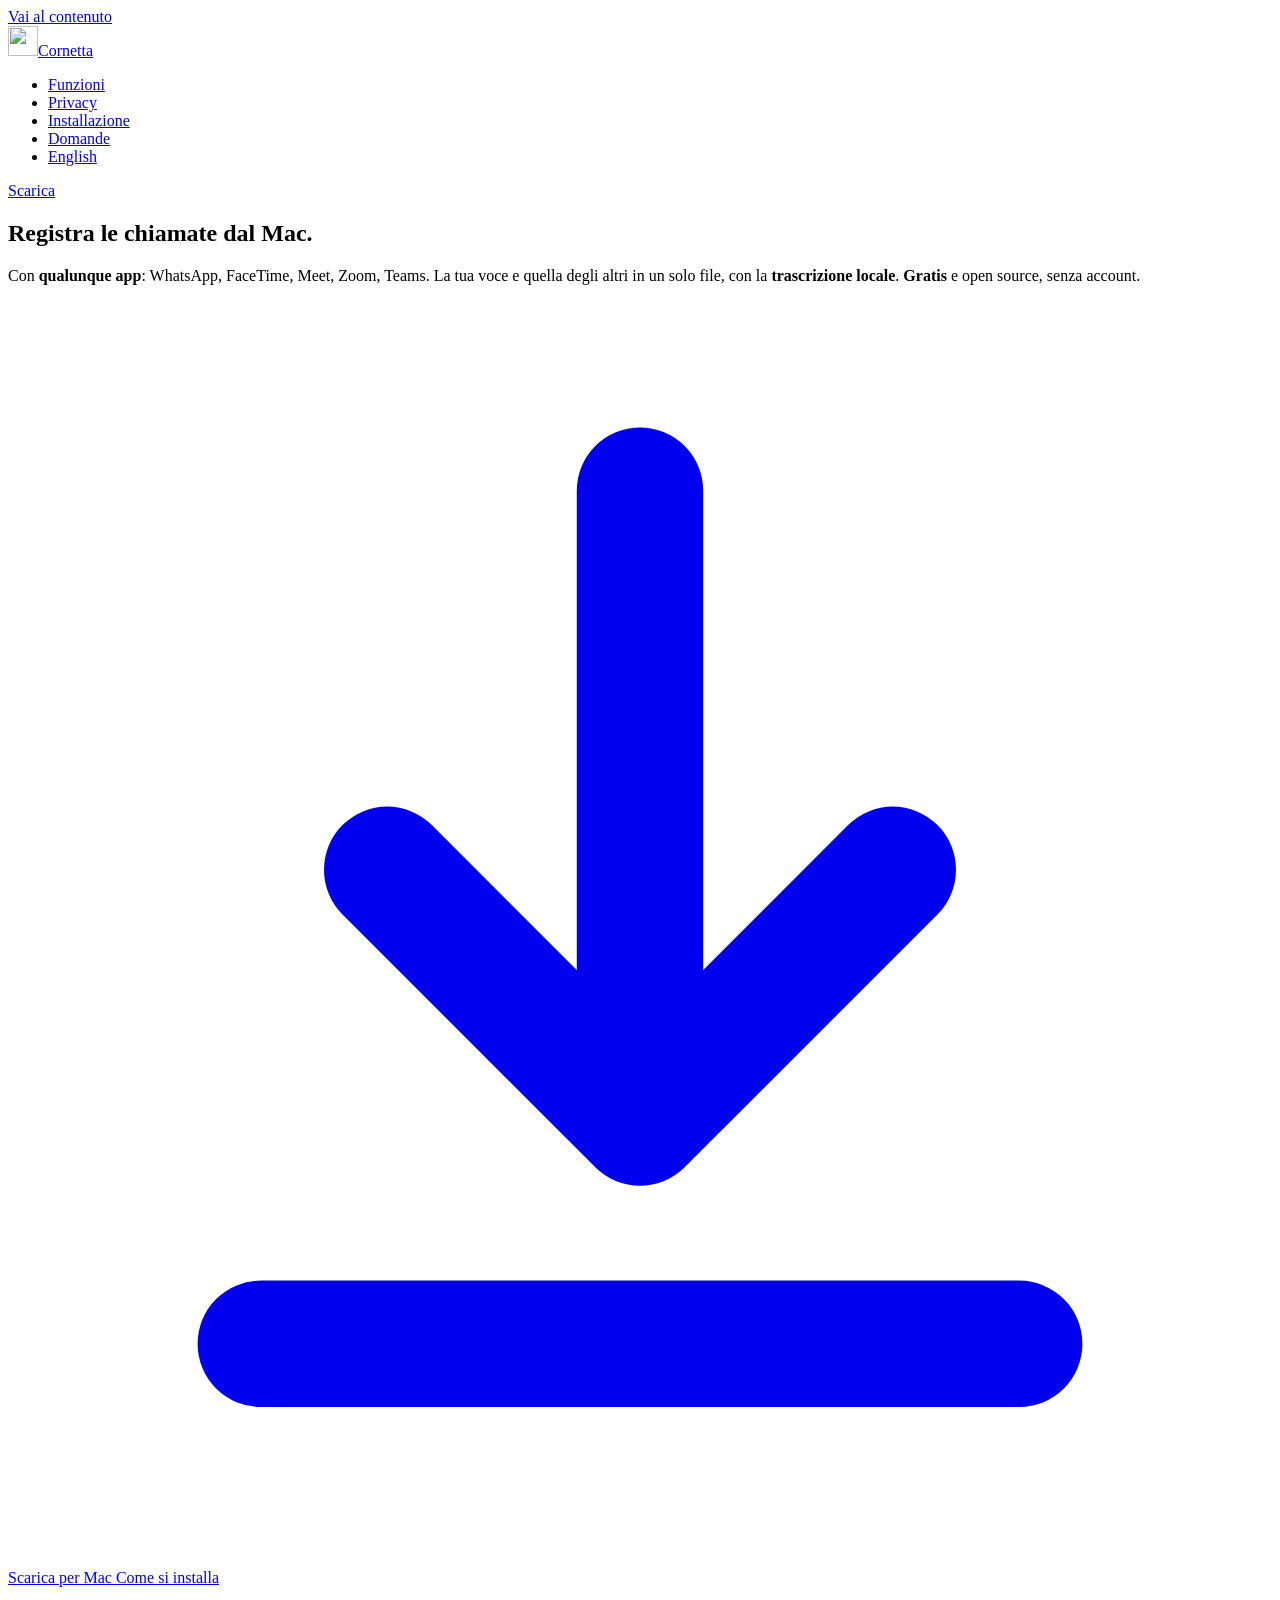
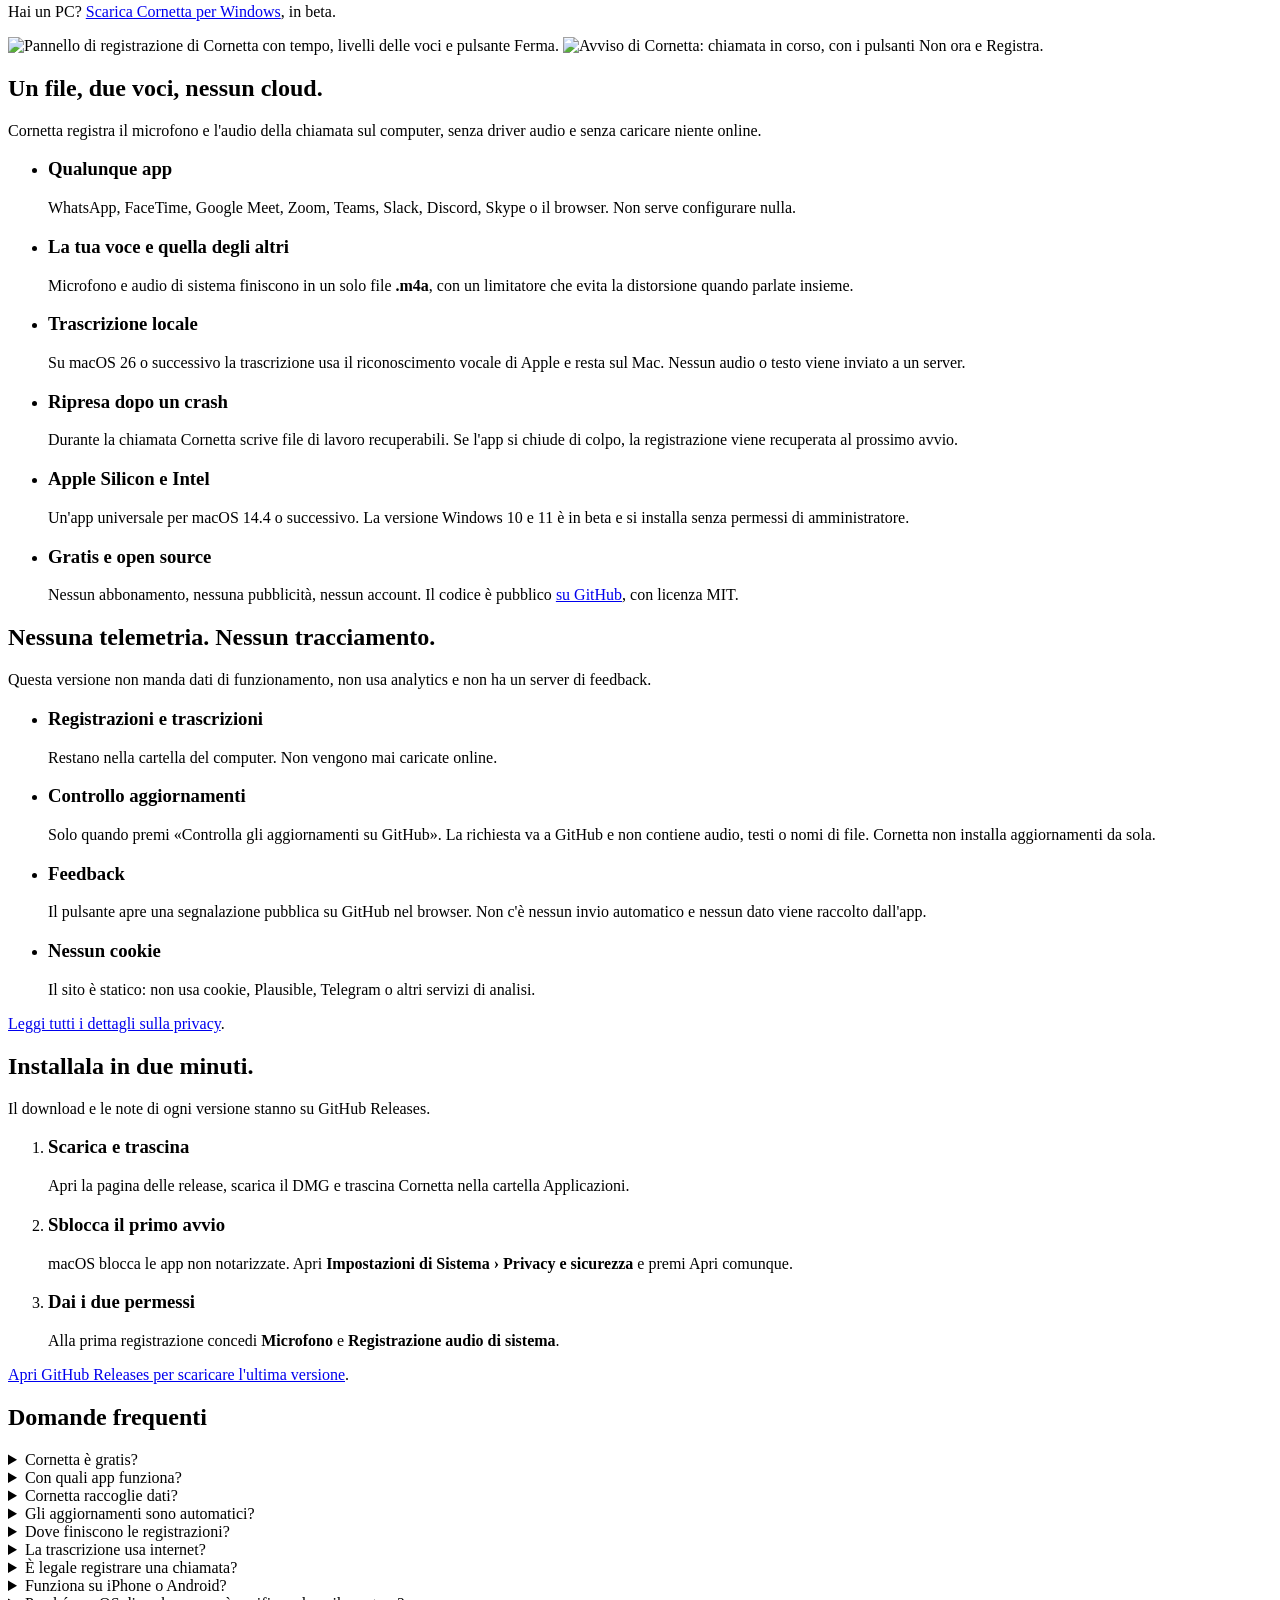
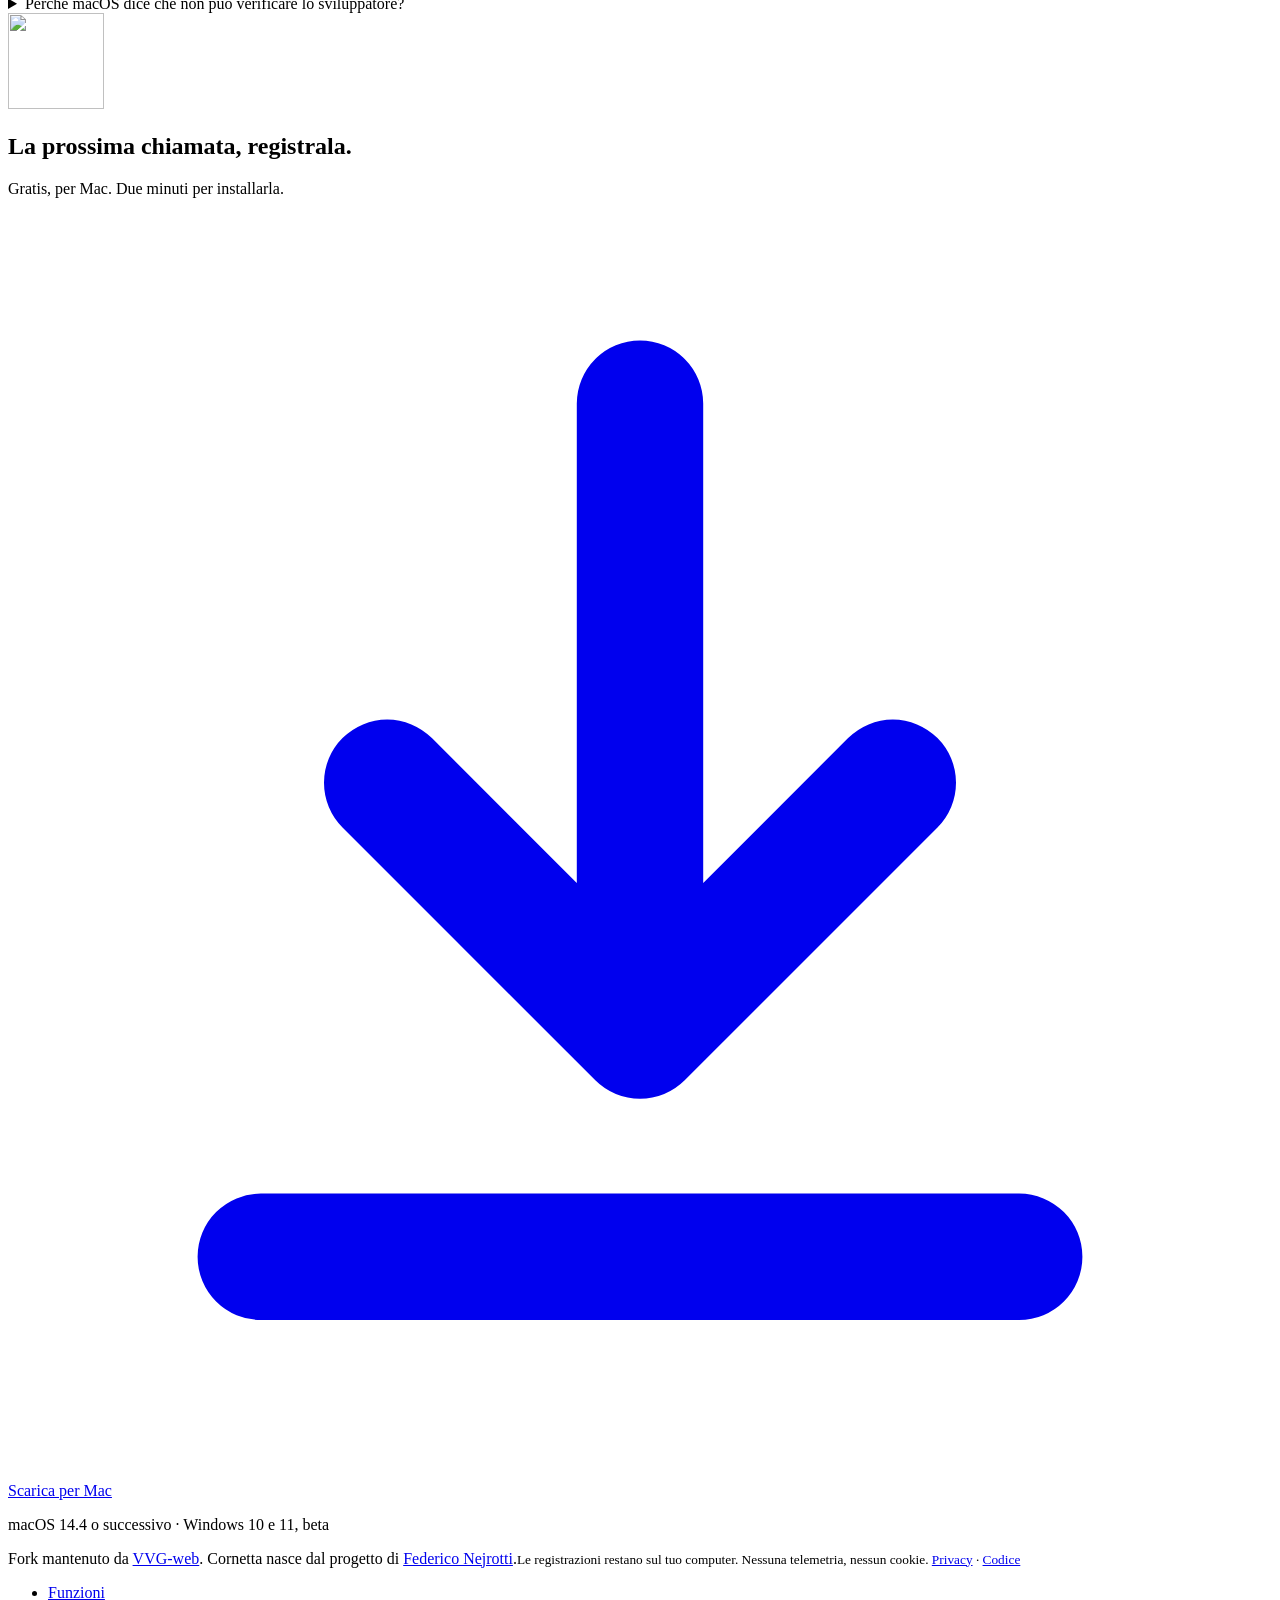
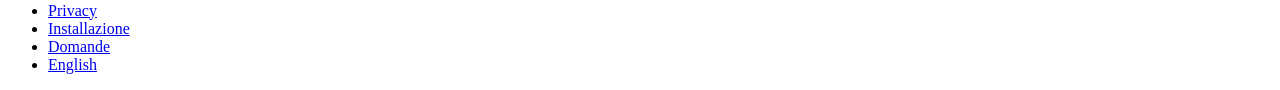
==== site/index.html @ 76ba5191 "Make fork privacy-clean with manual GitHub updates - remove macOS and Windows telemetry, installatio" ====
<!doctype html>
<html lang="it">
<head>
<meta charset="utf-8">
<meta name="viewport" content="width=device-width, initial-scale=1">
<title>Cornetta: registra le chiamate dal Mac e da Windows, gratis</title>
<meta name="description" content="Cornetta registra le chiamate dal Mac con qualunque app. La tua voce e quella degli altri nello stesso file, con la trascrizione locale. Gratis, open source, senza account. Anche per Windows, in beta.">
<meta name="robots" content="index, follow, max-image-preview:large">
<meta name="author" content="VVG-web">
<meta name="theme-color" content="#ffffff">
<link rel="icon" href="/favicon.ico" sizes="any">
<link rel="icon" href="/img/cornetta-icon.webp" type="image/webp">
<link rel="apple-touch-icon" href="/apple-touch-icon.png">
<link rel="manifest" href="/site.webmanifest">
<link rel="preload" href="/assets/site.css" as="style">
<link rel="stylesheet" href="/assets/site.css">
</head>
<body>
<a class="skip" href="#main">Vai al contenuto</a>

<header class="nav">
  <div class="wrap">
    <a class="logo" href="/" aria-label="Cornetta, pagina iniziale"><img src="/img/cornetta-icon.webp" alt="" width="30" height="30">Cornetta</a>
    <ul>
      <li><a href="#funzioni">Funzioni</a></li>
      <li><a href="#privacy">Privacy</a></li>
      <li><a href="#installazione">Installazione</a></li>
      <li><a href="#domande">Domande</a></li>
      <li><a href="/en/" hreflang="en" lang="en">English</a></li>
    </ul>
    <a class="btn btn-primary" href="https://github.com/VVG-web/cornetta-en/releases/latest" data-download-primary><span>Scarica</span></a>
  </div>
</header>

<main id="main">
  <section class="hero" aria-labelledby="titolo">
    <div class="wrap">
      <h1 id="titolo">Registra le chiamate dal <span data-os="mac">Mac.</span><span data-os="windows" hidden>PC.</span></h1>
      <p class="lede" data-os="mac">Con <strong>qualunque app</strong>: WhatsApp, FaceTime, Meet, Zoom, Teams. La tua voce e quella degli altri in un solo file, con la <strong>trascrizione locale</strong>. <strong>Gratis</strong> e open source, senza account.</p>
      <p class="lede" data-os="windows" hidden>Con <strong>qualunque app</strong>: WhatsApp, Meet, Zoom, Teams. La tua voce e quella degli altri in un solo file. <strong>Gratis</strong> e open source, senza account.</p>
      <div class="cta">
        <a class="btn btn-primary" href="https://github.com/VVG-web/cornetta-en/releases/latest" data-download-primary>
          <svg viewBox="0 0 20 20" aria-hidden="true"><path d="M10 3v10m0 0-4-4m4 4 4-4M4 16.5h12" fill="none" stroke="currentColor" stroke-width="2" stroke-linecap="round" stroke-linejoin="round"/></svg>
          <span>Scarica per Mac</span>
        </a>
        <a class="btn btn-secondary" href="#installazione">Come si installa</a>
      </div>
      <p class="meta meta-alt" data-os="mac" data-windows>Hai un PC? <a href="https://github.com/VVG-web/cornetta-en/releases/latest" data-download-windows>Scarica Cornetta per Windows</a>, in beta.</p>
      <p class="meta meta-alt" data-os="windows" hidden>Hai un Mac? <a href="https://github.com/VVG-web/cornetta-en/releases/latest">Scarica Cornetta per Mac</a>.</p>
      <div class="shots">
        <img class="shot shot-overlay" src="/img/overlay.webp" alt="Pannello di registrazione di Cornetta con tempo, livelli delle voci e pulsante Ferma." width="476" height="137">
        <img class="shot shot-call" src="/img/call.webp" alt="Avviso di Cornetta: chiamata in corso, con i pulsanti Non ora e Registra." width="436" height="168">
      </div>
    </div>
  </section>

  <section class="section" id="funzioni" aria-labelledby="funzioni-titolo">
    <div class="wrap">
      <div class="section-head">
        <h2 id="funzioni-titolo">Un file, due voci, nessun cloud.</h2>
        <p class="intro">Cornetta registra il microfono e l'audio della chiamata sul computer, senza driver audio e senza caricare niente online.</p>
      </div>
      <ul class="details">
        <li><h3>Qualunque app</h3><p>WhatsApp, FaceTime, Google Meet, Zoom, Teams, Slack, Discord, Skype o il browser. Non serve configurare nulla.</p></li>
        <li><h3>La tua voce e quella degli altri</h3><p>Microfono e audio di sistema finiscono in un solo file <strong>.m4a</strong>, con un limitatore che evita la distorsione quando parlate insieme.</p></li>
        <li><h3>Trascrizione locale</h3><p>Su macOS 26 o successivo la trascrizione usa il riconoscimento vocale di Apple e resta sul Mac. Nessun audio o testo viene inviato a un server.</p></li>
        <li><h3>Ripresa dopo un crash</h3><p>Durante la chiamata Cornetta scrive file di lavoro recuperabili. Se l'app si chiude di colpo, la registrazione viene recuperata al prossimo avvio.</p></li>
        <li><h3>Apple Silicon e Intel</h3><p>Un'app universale per macOS 14.4 o successivo. La versione Windows 10 e 11 è in beta e si installa senza permessi di amministratore.</p></li>
        <li><h3>Gratis e open source</h3><p>Nessun abbonamento, nessuna pubblicità, nessun account. Il codice è pubblico <a href="https://github.com/VVG-web/cornetta-en">su GitHub</a>, con licenza MIT.</p></li>
      </ul>
    </div>
  </section>

  <section class="section section-soft" id="privacy" aria-labelledby="privacy-titolo">
    <div class="wrap">
      <div class="section-head">
        <h2 id="privacy-titolo">Nessuna telemetria. Nessun tracciamento.</h2>
        <p class="intro">Questa versione non manda dati di funzionamento, non usa analytics e non ha un server di feedback.</p>
      </div>
      <ul class="details">
        <li><h3>Registrazioni e trascrizioni</h3><p>Restano nella cartella del computer. Non vengono mai caricate online.</p></li>
        <li><h3>Controllo aggiornamenti</h3><p>Solo quando premi «Controlla gli aggiornamenti su GitHub». La richiesta va a GitHub e non contiene audio, testi o nomi di file. Cornetta non installa aggiornamenti da sola.</p></li>
        <li><h3>Feedback</h3><p>Il pulsante apre una segnalazione pubblica su GitHub nel browser. Non c'è nessun invio automatico e nessun dato viene raccolto dall'app.</p></li>
        <li><h3>Nessun cookie</h3><p>Il sito è statico: non usa cookie, Plausible, Telegram o altri servizi di analisi.</p></li>
      </ul>
      <p><a href="/privacy/">Leggi tutti i dettagli sulla privacy</a>.</p>
    </div>
  </section>

  <section class="section" id="installazione" aria-labelledby="installazione-titolo">
    <div class="wrap">
      <div class="section-head">
        <h2 id="installazione-titolo">Installala in <span data-os="mac">due minuti</span><span data-os="windows" hidden>tre passi</span>.</h2>
        <p class="intro">Il download e le note di ogni versione stanno su GitHub Releases.</p>
      </div>
      <ol class="steps" data-os="mac">
        <li><h3>Scarica e trascina</h3><p>Apri la pagina delle release, scarica il DMG e trascina Cornetta nella cartella Applicazioni.</p></li>
        <li><h3>Sblocca il primo avvio</h3><p>macOS blocca le app non notarizzate. Apri <strong>Impostazioni di Sistema › Privacy e sicurezza</strong> e premi <span class="key">Apri comunque</span>.</p></li>
        <li><h3>Dai i due permessi</h3><p>Alla prima registrazione concedi <strong>Microfono</strong> e <strong>Registrazione audio di sistema</strong>.</p></li>
      </ol>
      <ol class="steps" data-os="windows" hidden>
        <li><h3>Scarica e apri</h3><p>Scarica <strong>CornettaSetup.exe</strong> dalla pagina delle release. Non servono permessi di amministratore.</p></li>
        <li><h3>Sblocca il primo avvio</h3><p>Se Windows mostra «Windows ha protetto il PC», premi <span class="key">Ulteriori informazioni</span> e poi <span class="key">Esegui comunque</span>.</p></li>
        <li><h3>Cercala vicino all'orologio</h3><p>Cornetta compare nell'area di notifica. Se non la vedi, apri la freccia <span class="key">^</span>.</p></li>
      </ol>
      <p class="meta"><a href="https://github.com/VVG-web/cornetta-en/releases/latest">Apri GitHub Releases per scaricare l'ultima versione</a>.</p>
    </div>
  </section>

  <section class="section section-soft" id="domande" aria-labelledby="domande-titolo">
    <div class="wrap">
      <div class="section-head center"><h2 id="domande-titolo">Domande frequenti</h2></div>
      <div class="faq">
        <details><summary>Cornetta è gratis?</summary><div class="answer"><p>Sì. Gratuita, senza account, senza abbonamenti e senza pubblicità.</p></div></details>
        <details><summary>Con quali app funziona?</summary><div class="answer"><p>Con qualunque app che usa il microfono e l'audio del computer: WhatsApp, FaceTime, Google Meet, Zoom, Microsoft Teams, Slack, Discord, Skype e le chiamate dal browser.</p></div></details>
        <details><summary>Cornetta raccoglie dati?</summary><div class="answer"><p>No. Questa versione non ha telemetria, analytics, cookie o un server di feedback. L'unica connessione possibile è quella che avvii tu: il controllo manuale delle release su GitHub o l'apertura di una segnalazione su GitHub.</p><p>Audio e trascrizioni non lasciano mai il computer.</p></div></details>
        <details><summary>Gli aggiornamenti sono automatici?</summary><div class="answer"><p>No. Dal menu scegli <strong>Controlla gli aggiornamenti su GitHub…</strong>: Cornetta confronta la versione installata con l'ultima release e, se ce n'è una nuova, apre la pagina GitHub per scaricarla. Non scarica e non installa nulla da sola.</p></div></details>
        <details><summary>Dove finiscono le registrazioni?</summary><div class="answer"><p>Nella cartella <strong>Musica › Cornetta</strong>, in formato .m4a (AAC, 48 kHz, stereo), con data e ora nel nome. Restano sul tuo computer.</p></div></details>
        <details><summary>La trascrizione usa internet?</summary><div class="answer"><p>No. Su macOS 26 o successivo usa il riconoscimento vocale di Apple sul Mac. Il sistema può scaricare una volta il modello della lingua, ma il contenuto della chiamata non viene inviato a Cornetta.</p></div></details>
        <details><summary>È legale registrare una chiamata?</summary><div class="answer"><p>In Italia registrare una conversazione a cui partecipi è lecito per uso personale. Diffondere la registrazione senza il consenso delle altre persone non lo è. In altri paesi le regole cambiano: informati prima di registrare.</p></div></details>
        <details><summary>Funziona su iPhone o Android?</summary><div class="answer"><p>No. iOS non dà a nessuna app l'audio delle chiamate, e Android lo blocca per le app normali dalla versione 10. Cornetta funziona sul computer.</p></div></details>
        <details><summary>Perché macOS dice che non può verificare lo sviluppatore?</summary><div class="answer"><p>Il fork non ha una firma Apple notarizzata. Al primo avvio apri <strong>Impostazioni di Sistema › Privacy e sicurezza</strong> e premi <span class="key">Apri comunque</span>. Serve una volta sola.</p></div></details>
      </div>
    </div>
  </section>

  <section class="closing" aria-labelledby="chiusura-titolo">
    <div class="wrap">
      <img src="/img/cornetta-icon.webp" alt="" width="96" height="96" loading="lazy">
      <h2 id="chiusura-titolo">La prossima chiamata, registrala.</h2>
      <p data-os="mac">Gratis, per Mac. Due minuti per installarla.</p>
      <p data-os="windows" hidden>Gratis, per Windows, in beta. Si installa senza permessi di amministratore.</p>
      <a class="btn btn-primary" href="https://github.com/VVG-web/cornetta-en/releases/latest" data-download-primary>
        <svg viewBox="0 0 20 20" aria-hidden="true"><path d="M10 3v10m0 0-4-4m4 4 4-4M4 16.5h12" fill="none" stroke="currentColor" stroke-width="2" stroke-linecap="round" stroke-linejoin="round"/></svg>
        <span>Scarica per Mac</span>
      </a>
      <p class="meta">macOS 14.4 o successivo · Windows 10 e 11, beta</p>
    </div>
  </section>
</main>

<footer>
  <div class="wrap">
    <div>Fork mantenuto da <a href="https://github.com/VVG-web/cornetta-en">VVG-web</a>. Cornetta nasce dal progetto di <a href="https://github.com/stellakamikaze/cornetta">Federico Nejrotti</a>.<small>Le registrazioni restano sul tuo computer. Nessuna telemetria, nessun cookie. <a href="/privacy/">Privacy</a> · <a href="https://github.com/VVG-web/cornetta-en">Codice</a></small></div>
    <ul>
      <li><a href="#funzioni">Funzioni</a></li>
      <li><a href="#privacy">Privacy</a></li>
      <li><a href="#installazione">Installazione</a></li>
      <li><a href="#domande">Domande</a></li>
      <li><a href="/en/" hreflang="en" lang="en">English</a></li>
    </ul>
  </div>
</footer>
<script src="/assets/site.js" defer></script>
</body>
</html>
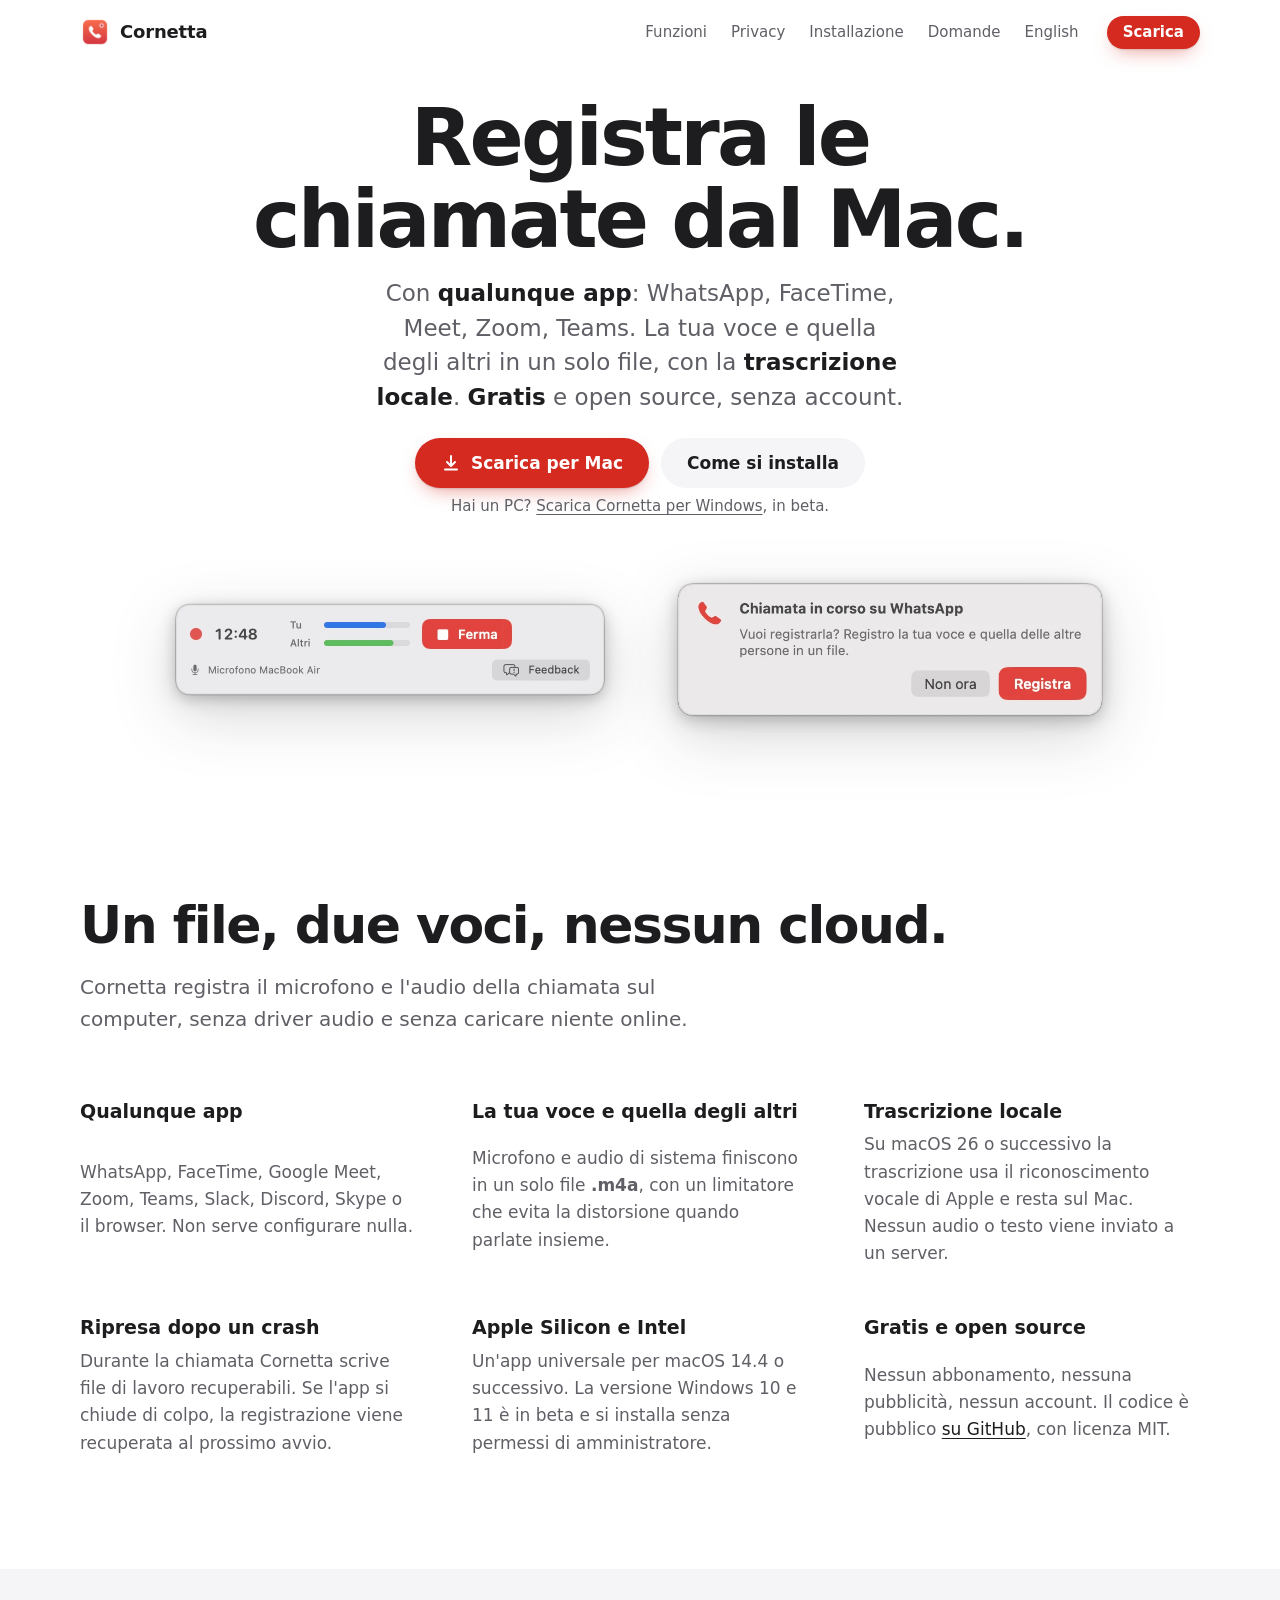
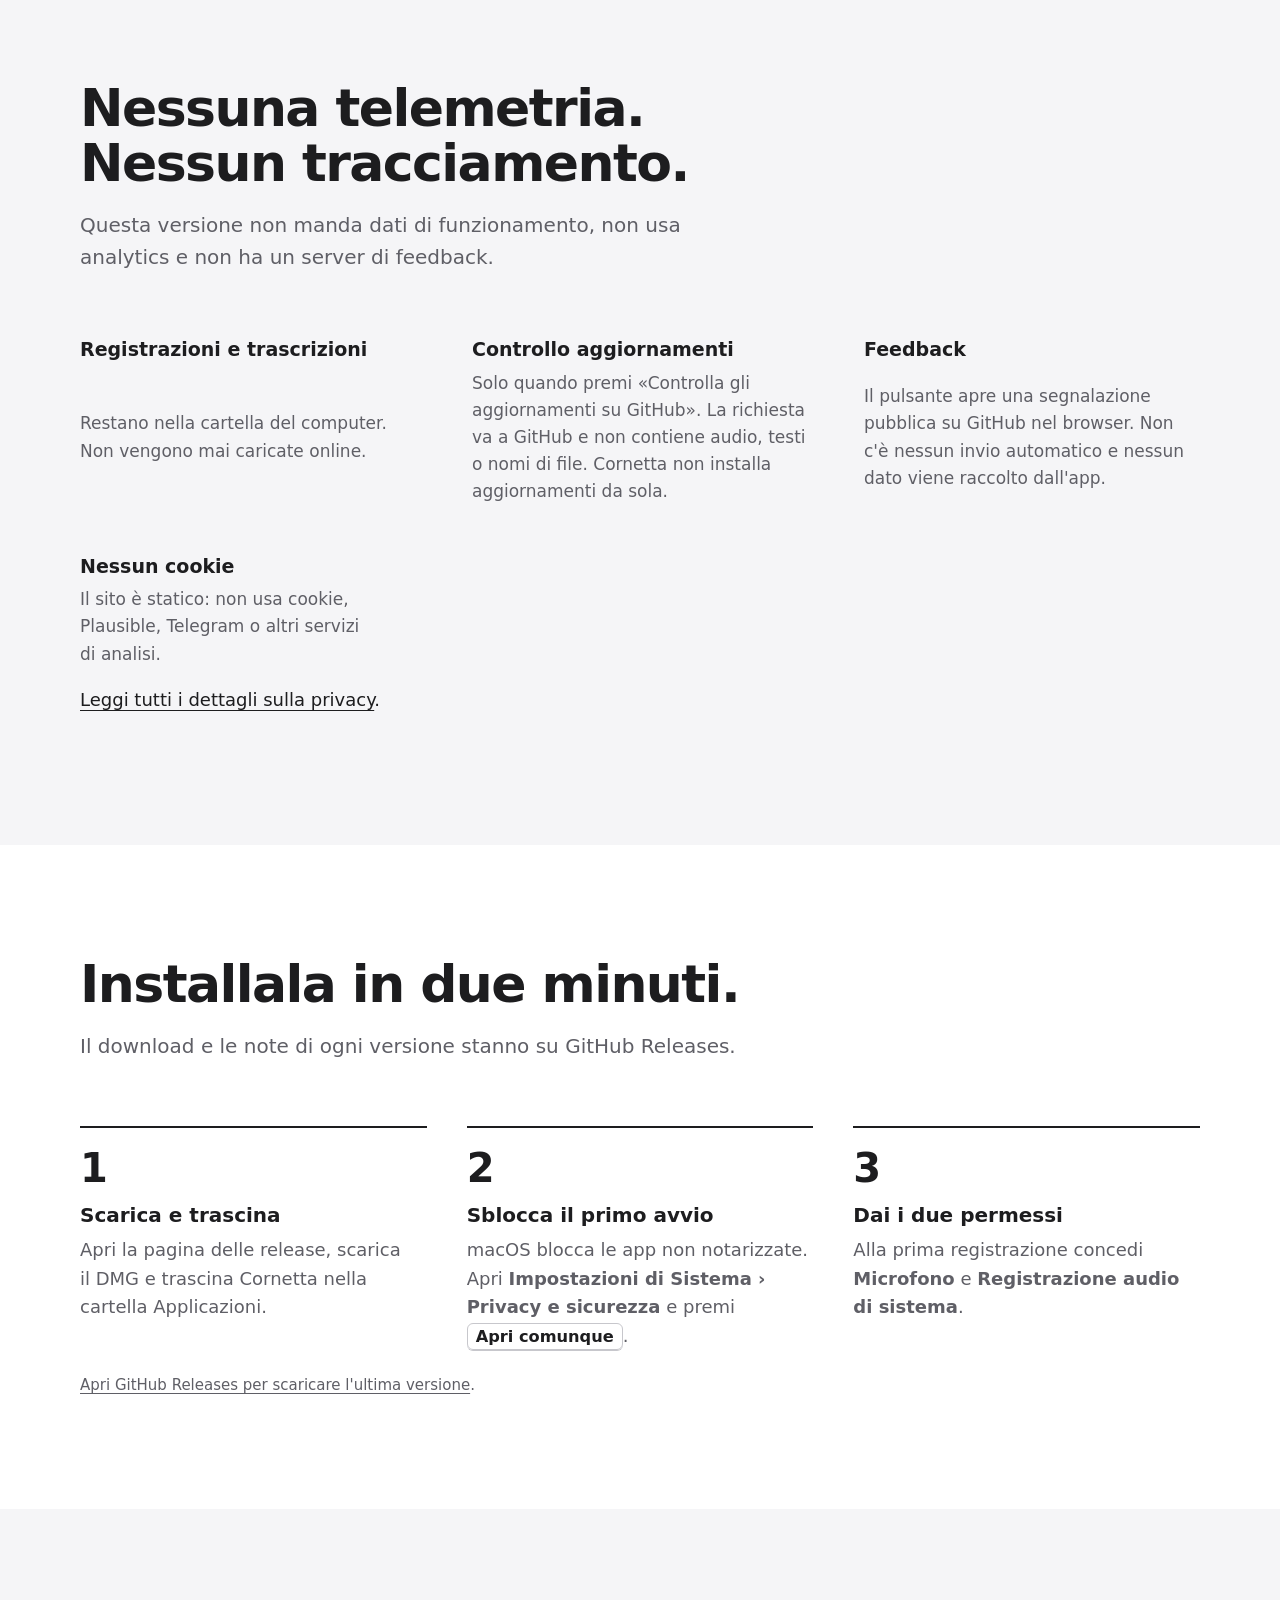
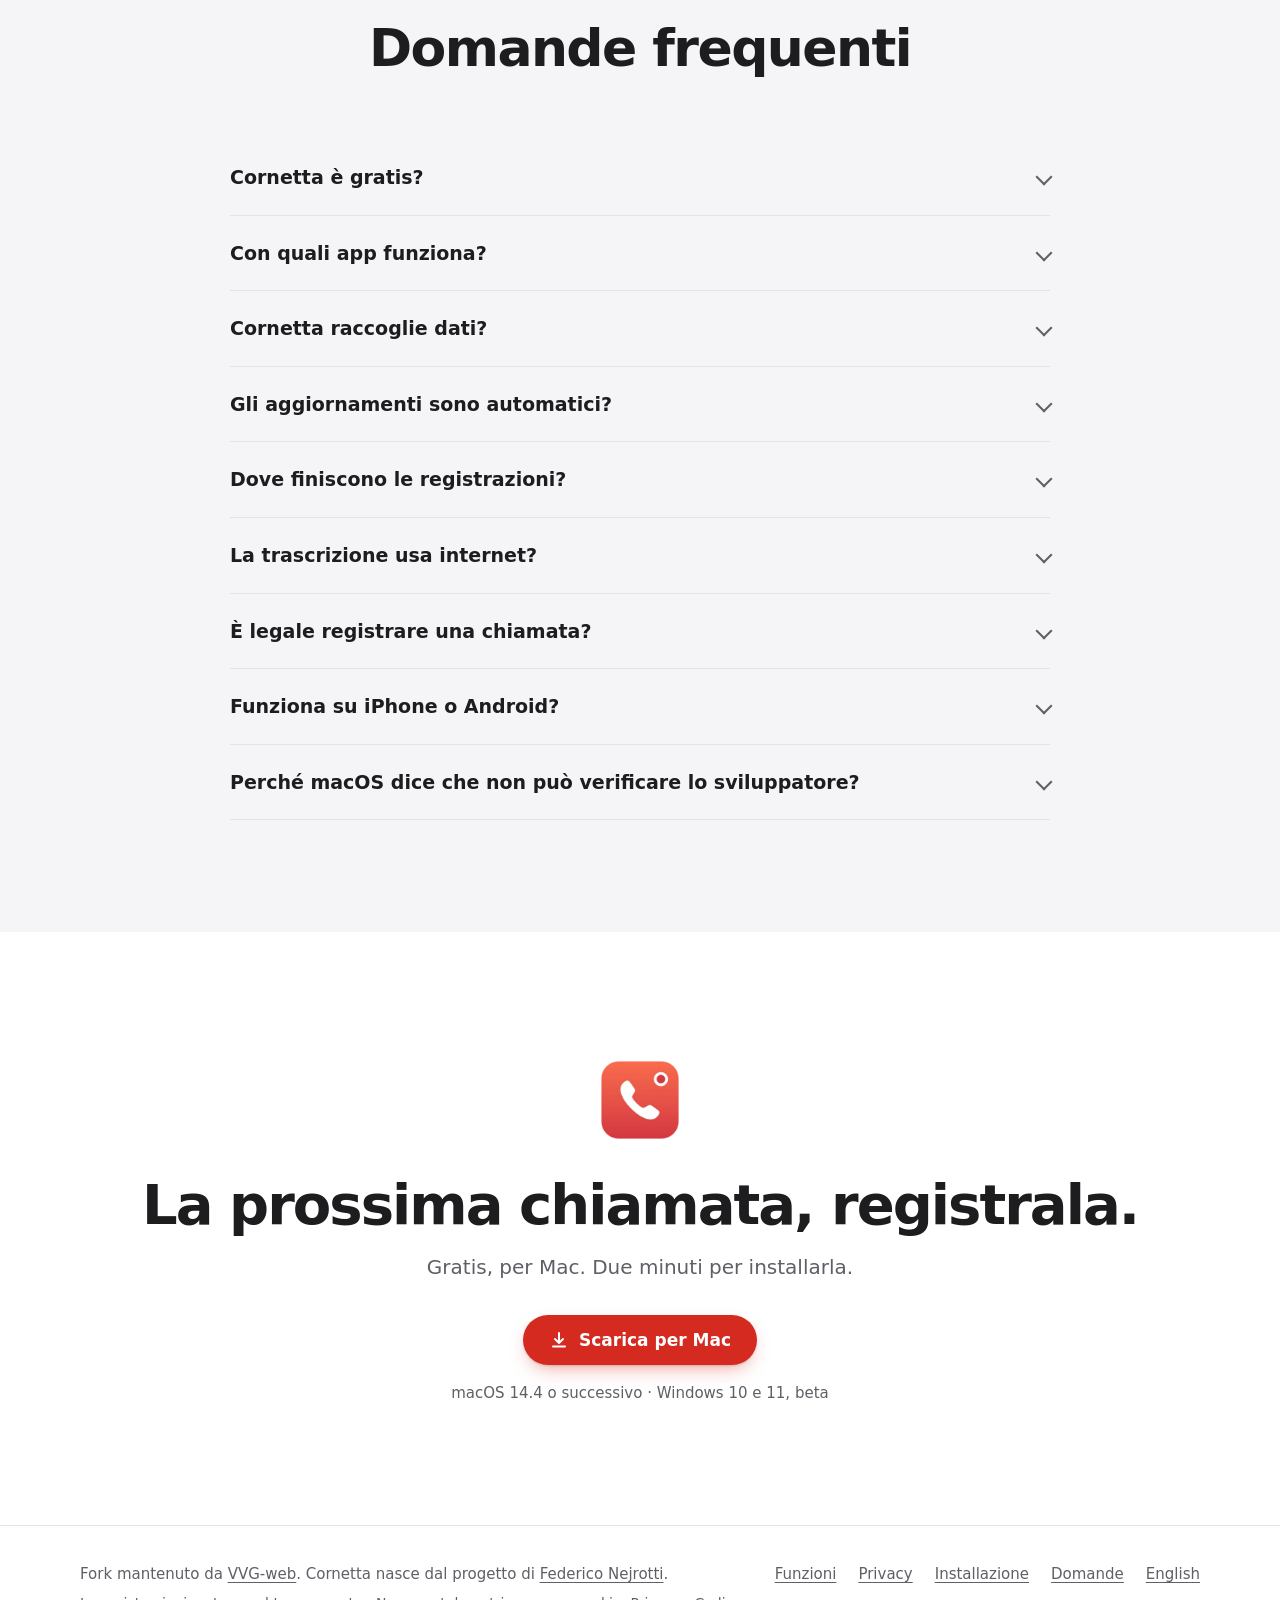
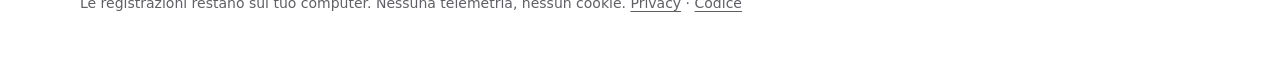
==== commit b4d86a08: "Publish static site on GitHub Pages - make every page asset and navigation URL project-relative\n- a" ====
--- a/site/index.html
+++ b/site/index.html
@@ -8,25 +8,26 @@
 <meta name="robots" content="index, follow, max-image-preview:large">
 <meta name="author" content="VVG-web">
 <meta name="theme-color" content="#ffffff">
-<link rel="icon" href="/favicon.ico" sizes="any">
-<link rel="icon" href="/img/cornetta-icon.webp" type="image/webp">
-<link rel="apple-touch-icon" href="/apple-touch-icon.png">
-<link rel="manifest" href="/site.webmanifest">
-<link rel="preload" href="/assets/site.css" as="style">
-<link rel="stylesheet" href="/assets/site.css">
+<meta http-equiv="Content-Security-Policy" content="default-src 'none'; script-src 'self'; style-src 'self'; img-src 'self'; manifest-src 'self'; connect-src 'none'; base-uri 'none'; form-action 'none'">
+<link rel="icon" href="favicon.ico" sizes="any">
+<link rel="icon" href="img/cornetta-icon.webp" type="image/webp">
+<link rel="apple-touch-icon" href="apple-touch-icon.png">
+<link rel="manifest" href="site.webmanifest">
+<link rel="preload" href="assets/site.css" as="style">
+<link rel="stylesheet" href="assets/site.css">
 </head>
 <body>
 <a class="skip" href="#main">Vai al contenuto</a>
 
 <header class="nav">
   <div class="wrap">
-    <a class="logo" href="/" aria-label="Cornetta, pagina iniziale"><img src="/img/cornetta-icon.webp" alt="" width="30" height="30">Cornetta</a>
+    <a class="logo" href="./" aria-label="Cornetta, pagina iniziale"><img src="img/cornetta-icon.webp" alt="" width="30" height="30">Cornetta</a>
     <ul>
       <li><a href="#funzioni">Funzioni</a></li>
       <li><a href="#privacy">Privacy</a></li>
       <li><a href="#installazione">Installazione</a></li>
       <li><a href="#domande">Domande</a></li>
-      <li><a href="/en/" hreflang="en" lang="en">English</a></li>
+      <li><a href="en/" hreflang="en" lang="en">English</a></li>
     </ul>
     <a class="btn btn-primary" href="https://github.com/VVG-web/cornetta-en/releases/latest" data-download-primary><span>Scarica</span></a>
   </div>
@@ -48,8 +49,8 @@
       <p class="meta meta-alt" data-os="mac" data-windows>Hai un PC? <a href="https://github.com/VVG-web/cornetta-en/releases/latest" data-download-windows>Scarica Cornetta per Windows</a>, in beta.</p>
       <p class="meta meta-alt" data-os="windows" hidden>Hai un Mac? <a href="https://github.com/VVG-web/cornetta-en/releases/latest">Scarica Cornetta per Mac</a>.</p>
       <div class="shots">
-        <img class="shot shot-overlay" src="/img/overlay.webp" alt="Pannello di registrazione di Cornetta con tempo, livelli delle voci e pulsante Ferma." width="476" height="137">
-        <img class="shot shot-call" src="/img/call.webp" alt="Avviso di Cornetta: chiamata in corso, con i pulsanti Non ora e Registra." width="436" height="168">
+        <img class="shot shot-overlay" src="img/overlay.webp" alt="Pannello di registrazione di Cornetta con tempo, livelli delle voci e pulsante Ferma." width="476" height="137">
+        <img class="shot shot-call" src="img/call.webp" alt="Avviso di Cornetta: chiamata in corso, con i pulsanti Non ora e Registra." width="436" height="168">
       </div>
     </div>
   </section>
@@ -83,7 +84,7 @@
         <li><h3>Feedback</h3><p>Il pulsante apre una segnalazione pubblica su GitHub nel browser. Non c'è nessun invio automatico e nessun dato viene raccolto dall'app.</p></li>
         <li><h3>Nessun cookie</h3><p>Il sito è statico: non usa cookie, Plausible, Telegram o altri servizi di analisi.</p></li>
       </ul>
-      <p><a href="/privacy/">Leggi tutti i dettagli sulla privacy</a>.</p>
+      <p><a href="privacy/">Leggi tutti i dettagli sulla privacy</a>.</p>
     </div>
   </section>
 
@@ -126,7 +127,7 @@
 
   <section class="closing" aria-labelledby="chiusura-titolo">
     <div class="wrap">
-      <img src="/img/cornetta-icon.webp" alt="" width="96" height="96" loading="lazy">
+      <img src="img/cornetta-icon.webp" alt="" width="96" height="96" loading="lazy">
       <h2 id="chiusura-titolo">La prossima chiamata, registrala.</h2>
       <p data-os="mac">Gratis, per Mac. Due minuti per installarla.</p>
       <p data-os="windows" hidden>Gratis, per Windows, in beta. Si installa senza permessi di amministratore.</p>
@@ -141,16 +142,16 @@
 
 <footer>
   <div class="wrap">
-    <div>Fork mantenuto da <a href="https://github.com/VVG-web/cornetta-en">VVG-web</a>. Cornetta nasce dal progetto di <a href="https://github.com/stellakamikaze/cornetta">Federico Nejrotti</a>.<small>Le registrazioni restano sul tuo computer. Nessuna telemetria, nessun cookie. <a href="/privacy/">Privacy</a> · <a href="https://github.com/VVG-web/cornetta-en">Codice</a></small></div>
+    <div>Fork mantenuto da <a href="https://github.com/VVG-web/cornetta-en">VVG-web</a>. Cornetta nasce dal progetto di <a href="https://github.com/stellakamikaze/cornetta">Federico Nejrotti</a>.<small>Le registrazioni restano sul tuo computer. Nessuna telemetria, nessun cookie. <a href="privacy/">Privacy</a> · <a href="https://github.com/VVG-web/cornetta-en">Codice</a></small></div>
     <ul>
       <li><a href="#funzioni">Funzioni</a></li>
       <li><a href="#privacy">Privacy</a></li>
       <li><a href="#installazione">Installazione</a></li>
       <li><a href="#domande">Domande</a></li>
-      <li><a href="/en/" hreflang="en" lang="en">English</a></li>
+      <li><a href="en/" hreflang="en" lang="en">English</a></li>
     </ul>
   </div>
 </footer>
-<script src="/assets/site.js" defer></script>
+<script src="assets/site.js" defer></script>
 </body>
 </html>
--- a/site/assets/site.css
+++ b/site/assets/site.css
@@ -0,0 +1,206 @@
+/* Cornetta · sito. Nessuno stile inline: la Content-Security-Policy ammette solo questo file. */
+:root {
+  --bg: #ffffff;
+  --bg-soft: #f5f5f7;
+  --bg-deep: #ececf0;
+  --ink: #1d1d1f;
+  --ink-2: #5f5f66;
+  --line: #e3e3e8;
+  --accent: #d42a1f;
+  --accent-hover: #bb2219;
+  --accent-soft: #fdecea;
+  --blue: #2f6fe4;
+  --green: #2f9e4f;
+  --focus: #2f6fe4;
+  --on-accent: #ffffff;
+  --ink-3: #3a3a3c;
+  --selection: #ffd8d4;
+  --key-line: #c7c7cc;
+  --warn-bg: #fff7e0;
+  --warn-ink: #5c4400;
+  --warn-icon: #b07a00;
+  --glass: rgb(255 255 255 / 86%);
+  --glass-menubar: rgb(255 255 255 / 62%);
+  --glass-edge: rgb(255 255 255 / 70%);
+  --scene-1: #e9edf5;
+  --scene-2: #dfe5ef;
+  --scene-3: #e8e2ea;
+  --shadow-key: rgb(0 0 0 / 12%);
+  --shadow-accent: rgb(212 42 31 / 55%);
+  --ring-accent: rgb(212 42 31 / 25%);
+  --shadow-scene: rgb(29 29 31 / 35%);
+  --shadow-shot: rgb(29 29 31 / 18%);
+  --radius: 18px;
+  --wrap: 1120px;
+  --font: -apple-system, BlinkMacSystemFont, "SF Pro Text", "Segoe UI", system-ui, sans-serif;
+  --font-display: -apple-system, BlinkMacSystemFont, "SF Pro Display", "Segoe UI", system-ui, sans-serif;
+}
+
+*, *::before, *::after { box-sizing: border-box; }
+html { overflow-x: clip; -webkit-text-size-adjust: 100%; scroll-behavior: smooth; scroll-padding-top: 84px; background: var(--bg); }
+body { overflow-x: clip; margin: 0; color: var(--ink); background: var(--bg); font: 400 1.125rem/1.6 var(--font); -webkit-font-smoothing: antialiased; }
+img, svg { display: block; max-width: 100%; height: auto; }
+h2, h3 { text-wrap: balance; }
+p, li { text-wrap: pretty; }
+strong { font-weight: 600; }
+a { color: var(--ink); text-underline-offset: 0.2em; text-decoration-thickness: 1px; }
+a:hover { color: var(--accent); }
+::selection { background: var(--selection); color: var(--ink); }
+:focus-visible { outline: 3px solid var(--focus); outline-offset: 3px; border-radius: 8px; }
+@media (prefers-reduced-motion: reduce) { html { scroll-behavior: auto; } *, *::before, *::after { transition: none !important; animation: none !important; } }
+
+.wrap { width: min(100% - 40px, var(--wrap)); margin-inline: auto; }
+.skip { position: absolute; left: 12px; top: 8px; background: var(--ink); color: var(--on-accent); padding: 8px 14px; border-radius: 8px; z-index: 10; }
+.skip:not(:focus) { width: 1px; height: 1px; margin: -1px; padding: 0; overflow: hidden; clip-path: inset(50%); white-space: nowrap; }
+.skip:focus, .skip:hover { color: var(--on-accent); }
+
+/* Navigazione */
+.nav { position: sticky; top: 0; z-index: 5; background: var(--glass); backdrop-filter: saturate(180%) blur(16px); -webkit-backdrop-filter: saturate(180%) blur(16px); border-bottom: 1px solid transparent; transition: border-color 200ms; }
+.nav.scrolled { border-bottom-color: var(--line); }
+.nav .wrap { display: flex; align-items: center; gap: 28px; height: 64px; }
+.logo { display: flex; align-items: center; gap: 10px; font: 700 1.125rem/1 var(--font-display); text-decoration: none; letter-spacing: -0.01em; }
+.logo img { width: 30px; height: 30px; }
+.nav ul { display: flex; gap: 24px; list-style: none; margin: 0 0 0 auto; padding: 0; font-size: 0.9375rem; }
+.nav ul a { text-decoration: none; color: var(--ink-2); }
+.nav ul a:hover { color: var(--ink); }
+.nav .btn { padding: 9px 16px; font-size: 0.9375rem; }
+
+/* Pulsanti */
+.btn { display: inline-flex; align-items: center; gap: 10px; padding: 15px 26px; border-radius: 999px; font: 600 1.0625rem/1 var(--font); text-decoration: none; border: 0; cursor: pointer; transition: background-color 150ms, transform 150ms cubic-bezier(0.2, 0.8, 0.2, 1), box-shadow 150ms; }
+.btn-primary { background: var(--accent); color: var(--on-accent); box-shadow: 0 1px 2px var(--shadow-key), 0 8px 20px -8px var(--shadow-accent); }
+.btn-primary:hover { background: var(--accent-hover); color: var(--on-accent); transform: translateY(-1px); }
+.btn-primary:active { transform: translateY(0); }
+.btn-secondary { background: var(--bg-soft); color: var(--ink); }
+.btn-secondary:hover { background: var(--bg-deep); color: var(--ink); }
+.btn svg { width: 20px; height: 20px; flex: none; }
+
+/* Hero */
+.hero { padding: 32px 0 40px; text-align: center; }
+.hero h1 { font: 800 clamp(2.75rem, 7vw, 5rem)/1.02 var(--font-display); letter-spacing: -0.035em; margin: 0 auto 16px; max-width: 14ch; text-wrap: balance; }
+.hero .lede { font-size: clamp(1.1875rem, 2.2vw, 1.4375rem); line-height: 1.5; color: var(--ink-2); margin: 0 auto 24px; max-width: 44ch; text-wrap: balance; }
+.hero .lede strong { color: var(--ink); font-weight: 600; }
+.cta { display: flex; flex-wrap: wrap; gap: 12px; justify-content: center; }
+.meta { margin: 12px 0 0; font-size: 0.9375rem; color: var(--ink-2); font-variant-numeric: tabular-nums; }
+.meta-alt { margin-top: 6px; }
+.meta a { color: var(--ink-2); }
+.meta a:hover { color: var(--accent); }
+.os-note { margin: 14px auto 0; max-width: 46ch; font-size: 0.9375rem; color: var(--ink-2); }
+.os-note[hidden] { display: none; }
+.os-link { display: block; margin-top: 8px; color: var(--ink); font-weight: 600; overflow-wrap: anywhere; -webkit-user-select: all; user-select: all; }
+/* Varianti per sistema: site.js mostra quella del visitatore. Vince sul display di .steps, .callout e simili. */
+[data-os][hidden] { display: none; }
+
+/* La scena: una porzione di desktop con Cornetta al lavoro. */
+.scene { margin: 28px auto 0; width: min(100% - 40px, 1040px); aspect-ratio: 2 / 1; position: relative; border-radius: 22px; overflow: hidden; background: linear-gradient(160deg, var(--scene-1) 0%, var(--scene-2) 45%, var(--scene-3) 100%); box-shadow: 0 1px 0 var(--glass-edge) inset, 0 30px 60px -30px var(--shadow-scene); }
+.menubar { position: absolute; inset: 0 0 auto 0; height: 34px; background: var(--glass-menubar); backdrop-filter: blur(20px); -webkit-backdrop-filter: blur(20px); display: flex; align-items: center; justify-content: flex-end; gap: 18px; padding: 0 18px; font: 400 0.875rem/1 var(--font); color: var(--ink); }
+.menubar .rec { display: inline-flex; align-items: center; gap: 7px; font-variant-numeric: tabular-nums; font-weight: 600; }
+.menubar .rec i { width: 11px; height: 11px; border-radius: 50%; background: var(--accent); box-shadow: 0 0 0 2px var(--ring-accent); }
+.menubar .muted { color: var(--ink-3); }
+.scene .shot { position: absolute; filter: drop-shadow(0 18px 30px var(--shadow-shot)); }
+.scene .shot-overlay { top: 11%; right: 3%; width: 54%; }
+.scene .shot-call { left: 5%; bottom: 8%; width: 50%; }
+.scene .caption { position: absolute; left: 5%; top: 20%; max-width: 36%; text-align: left; font: 600 clamp(0.875rem, 1.6vw, 1.125rem)/1.35 var(--font); color: var(--ink-3); }
+
+/* Screenshot statici senza scena desktop, per la pagina GitHub-only. */
+.shots { margin: 44px auto 0; display: flex; align-items: center; justify-content: center; gap: 24px; flex-wrap: wrap; }
+.shots .shot { display: block; width: min(46%, 476px); height: auto; filter: drop-shadow(0 18px 30px var(--shadow-shot)); border-radius: 18px; }
+
+.works { padding: 40px 0 8px; text-align: center; }
+.works p { margin: 0 0 14px; color: var(--ink-2); font-size: 0.9375rem; }
+.works ul { list-style: none; margin: 0; padding: 0; display: flex; flex-wrap: wrap; justify-content: center; gap: 10px 28px; font: 600 1.0625rem/1.4 var(--font); color: var(--ink-3); }
+
+/* Funzioni: righe alternate, testo e immagine */
+.section { padding: 112px 0; }
+.section-soft { background: var(--bg-soft); }
+.section h2 { font: 800 clamp(2.125rem, 4.4vw, 3.25rem)/1.06 var(--font-display); letter-spacing: -0.03em; margin: 0 0 18px; text-wrap: balance; }
+.section .intro { color: var(--ink-2); font-size: 1.25rem; max-width: 52ch; margin: 0; }
+.section-head { margin-bottom: 64px; }
+.section-head.center { text-align: center; }
+.section-head.center .intro { margin-inline: auto; }
+
+.feature { display: grid; grid-template-columns: 1fr 1.1fr; gap: 72px; align-items: center; }
+.feature + .feature { margin-top: 112px; }
+.feature.flip .feature-text { order: 2; }
+.feature h3 { font: 800 clamp(1.625rem, 3vw, 2.125rem)/1.15 var(--font-display); letter-spacing: -0.02em; margin: 0 0 14px; }
+.feature p { color: var(--ink-2); margin: 0 0 14px; max-width: 46ch; }
+.feature ul { margin: 18px 0 0; padding: 0; list-style: none; display: grid; gap: 10px; }
+.feature li { display: flex; gap: 12px; align-items: baseline; }
+.feature li::before { content: ""; flex: none; width: 8px; height: 8px; border-radius: 50%; background: var(--accent); transform: translateY(-2px); }
+.feature-media { margin: 0; background: var(--bg-soft); border-radius: var(--radius); padding: clamp(20px, 3.5vw, 40px); display: grid; place-items: center; }
+.feature-media figcaption { margin-top: 12px; font-size: 0.9375rem; color: var(--ink-2); text-align: center; }
+.section-soft .feature-media { background: var(--bg); }
+.feature-media img { width: 100%; max-width: 520px; }
+
+/* Elenco dei dettagli: icona, titolo, testo. Niente schede. */
+.details { display: grid; grid-template-columns: repeat(3, 1fr); gap: 48px 56px; margin: 0; padding: 0; list-style: none; }
+.details li { display: grid; gap: 8px; }
+.details svg { width: 28px; height: 28px; color: var(--accent); margin-bottom: 6px; }
+.details h3 { font: 600 1.1875rem/1.3 var(--font); margin: 0; }
+.details p { margin: 0; color: var(--ink-2); font-size: 1.0625rem; }
+
+/* Installazione */
+.steps { counter-reset: step; display: grid; grid-template-columns: repeat(3, 1fr); gap: 40px; margin: 0; padding: 0; list-style: none; }
+.steps li { counter-increment: step; border-top: 2px solid var(--ink); padding-top: 20px; }
+.steps li::before { content: counter(step); display: block; font: 800 2.5rem/1 var(--font-display); letter-spacing: -0.03em; margin-bottom: 14px; }
+.steps h3 { font: 600 1.25rem/1.3 var(--font); margin: 0 0 8px; }
+.steps p { margin: 0 0 10px; color: var(--ink-2); }
+.key { font: 600 0.9em/1 var(--font); white-space: nowrap; padding: 3px 8px; border: 1px solid var(--key-line); border-radius: 6px; background: var(--bg); color: var(--ink); box-shadow: 0 1px 0 var(--key-line); }
+.callout { margin-top: 48px; padding: 22px 26px; border-radius: var(--radius); background: var(--warn-bg); color: var(--warn-ink); display: flex; gap: 16px; align-items: flex-start; }
+.callout svg { width: 24px; height: 24px; flex: none; margin-top: 2px; color: var(--warn-icon); }
+.callout p { margin: 0; }
+
+/* Pagina privacy: lettura */
+.prose-page { padding: 72px 0 112px; }
+.prose { max-width: 68ch; }
+.prose h1 { font: 800 clamp(2.375rem, 5vw, 3.75rem)/1.04 var(--font-display); letter-spacing: -0.035em; margin: 0 0 20px; text-wrap: balance; }
+.prose .lede-small { font-size: 1.25rem; color: var(--ink-2); margin: 0 0 12px; }
+.prose .updated { font-size: 0.9375rem; color: var(--ink-2); margin: 0 0 56px; }
+.prose h2 { font: 800 1.625rem/1.2 var(--font-display); letter-spacing: -0.02em; margin: 56px 0 14px; text-wrap: balance; }
+.prose ul { padding-left: 1.2em; }
+.prose li { margin: 6px 0; }
+.prose li::marker { color: var(--accent); }
+.prose code { font-size: 0.9em; background: var(--bg-soft); padding: 2px 6px; border-radius: 6px; }
+
+/* FAQ */
+.faq { max-width: 820px; margin: 0 auto; }
+.faq details { border-bottom: 1px solid var(--line); }
+.faq summary { list-style: none; cursor: pointer; display: flex; justify-content: space-between; gap: 24px; padding: 24px 0; font: 600 1.1875rem/1.4 var(--font); }
+.faq summary::-webkit-details-marker { display: none; }
+.faq summary::after { content: ""; flex: none; width: 12px; height: 12px; margin-top: 7px; border-right: 2px solid var(--ink-2); border-bottom: 2px solid var(--ink-2); transform: rotate(45deg); transition: transform 200ms; }
+.faq details[open] summary::after { transform: rotate(-135deg); margin-top: 12px; }
+.faq .answer { padding: 0 0 26px; color: var(--ink-2); max-width: 68ch; }
+.faq .answer p { margin: 0 0 10px; }
+.faq .answer code { overflow-wrap: anywhere; }
+
+/* Chiusura */
+.closing { padding: 120px 0; text-align: center; }
+.closing img { width: 96px; height: 96px; margin: 0 auto 28px; }
+.closing h2 { font: 800 clamp(2.25rem, 5vw, 3.5rem)/1.05 var(--font-display); letter-spacing: -0.035em; margin: 0 0 16px; }
+.closing p { color: var(--ink-2); font-size: 1.25rem; margin: 0 0 32px; }
+.closing .meta { font-size: 0.9375rem; }
+.closing .btn ~ .meta { margin: 16px 0 0; }
+
+footer { border-top: 1px solid var(--line); padding: 36px 0 48px; font-size: 0.9375rem; color: var(--ink-2); }
+footer .wrap { display: flex; flex-wrap: wrap; gap: 16px 32px; justify-content: space-between; }
+footer ul { display: flex; flex-wrap: wrap; gap: 8px 22px; list-style: none; margin: 0; padding: 0; }
+footer a { color: var(--ink-2); }
+footer small { display: block; font-size: 0.875rem; margin-top: 6px; }
+
+@media (max-width: 900px) {
+  .nav ul { display: none; }
+  .nav .btn { margin-left: auto; min-height: 44px; }
+  .scene { aspect-ratio: 1 / 1; }
+  .scene .shot-overlay { top: 15%; right: 3%; width: 94%; }
+  .scene .shot-call { left: 5%; bottom: 7%; width: 88%; }
+  .scene .caption { display: none; }
+  .shots { flex-direction: column; gap: 16px; }
+  .shots .shot { width: 100%; max-width: 476px; }
+  .menubar .muted { display: none; }
+  .section { padding: 80px 0; }
+  .feature, .feature.flip { grid-template-columns: 1fr; gap: 32px; }
+  .feature.flip .feature-text { order: 0; }
+  .feature + .feature { margin-top: 80px; }
+  .details { grid-template-columns: 1fr; gap: 32px; }
+  .steps { grid-template-columns: 1fr; gap: 32px; }
+}
+@media (min-width: 901px) and (max-width: 1100px) { .details { grid-template-columns: repeat(2, 1fr); } }
--- a/site/assets/site.css
+++ b/site/assets/site.css
@@ -0,0 +1,206 @@
+/* Cornetta · sito. Nessuno stile inline: la Content-Security-Policy ammette solo questo file. */
+:root {
+  --bg: #ffffff;
+  --bg-soft: #f5f5f7;
+  --bg-deep: #ececf0;
+  --ink: #1d1d1f;
+  --ink-2: #5f5f66;
+  --line: #e3e3e8;
+  --accent: #d42a1f;
+  --accent-hover: #bb2219;
+  --accent-soft: #fdecea;
+  --blue: #2f6fe4;
+  --green: #2f9e4f;
+  --focus: #2f6fe4;
+  --on-accent: #ffffff;
+  --ink-3: #3a3a3c;
+  --selection: #ffd8d4;
+  --key-line: #c7c7cc;
+  --warn-bg: #fff7e0;
+  --warn-ink: #5c4400;
+  --warn-icon: #b07a00;
+  --glass: rgb(255 255 255 / 86%);
+  --glass-menubar: rgb(255 255 255 / 62%);
+  --glass-edge: rgb(255 255 255 / 70%);
+  --scene-1: #e9edf5;
+  --scene-2: #dfe5ef;
+  --scene-3: #e8e2ea;
+  --shadow-key: rgb(0 0 0 / 12%);
+  --shadow-accent: rgb(212 42 31 / 55%);
+  --ring-accent: rgb(212 42 31 / 25%);
+  --shadow-scene: rgb(29 29 31 / 35%);
+  --shadow-shot: rgb(29 29 31 / 18%);
+  --radius: 18px;
+  --wrap: 1120px;
+  --font: -apple-system, BlinkMacSystemFont, "SF Pro Text", "Segoe UI", system-ui, sans-serif;
+  --font-display: -apple-system, BlinkMacSystemFont, "SF Pro Display", "Segoe UI", system-ui, sans-serif;
+}
+
+*, *::before, *::after { box-sizing: border-box; }
+html { overflow-x: clip; -webkit-text-size-adjust: 100%; scroll-behavior: smooth; scroll-padding-top: 84px; background: var(--bg); }
+body { overflow-x: clip; margin: 0; color: var(--ink); background: var(--bg); font: 400 1.125rem/1.6 var(--font); -webkit-font-smoothing: antialiased; }
+img, svg { display: block; max-width: 100%; height: auto; }
+h2, h3 { text-wrap: balance; }
+p, li { text-wrap: pretty; }
+strong { font-weight: 600; }
+a { color: var(--ink); text-underline-offset: 0.2em; text-decoration-thickness: 1px; }
+a:hover { color: var(--accent); }
+::selection { background: var(--selection); color: var(--ink); }
+:focus-visible { outline: 3px solid var(--focus); outline-offset: 3px; border-radius: 8px; }
+@media (prefers-reduced-motion: reduce) { html { scroll-behavior: auto; } *, *::before, *::after { transition: none !important; animation: none !important; } }
+
+.wrap { width: min(100% - 40px, var(--wrap)); margin-inline: auto; }
+.skip { position: absolute; left: 12px; top: 8px; background: var(--ink); color: var(--on-accent); padding: 8px 14px; border-radius: 8px; z-index: 10; }
+.skip:not(:focus) { width: 1px; height: 1px; margin: -1px; padding: 0; overflow: hidden; clip-path: inset(50%); white-space: nowrap; }
+.skip:focus, .skip:hover { color: var(--on-accent); }
+
+/* Navigazione */
+.nav { position: sticky; top: 0; z-index: 5; background: var(--glass); backdrop-filter: saturate(180%) blur(16px); -webkit-backdrop-filter: saturate(180%) blur(16px); border-bottom: 1px solid transparent; transition: border-color 200ms; }
+.nav.scrolled { border-bottom-color: var(--line); }
+.nav .wrap { display: flex; align-items: center; gap: 28px; height: 64px; }
+.logo { display: flex; align-items: center; gap: 10px; font: 700 1.125rem/1 var(--font-display); text-decoration: none; letter-spacing: -0.01em; }
+.logo img { width: 30px; height: 30px; }
+.nav ul { display: flex; gap: 24px; list-style: none; margin: 0 0 0 auto; padding: 0; font-size: 0.9375rem; }
+.nav ul a { text-decoration: none; color: var(--ink-2); }
+.nav ul a:hover { color: var(--ink); }
+.nav .btn { padding: 9px 16px; font-size: 0.9375rem; }
+
+/* Pulsanti */
+.btn { display: inline-flex; align-items: center; gap: 10px; padding: 15px 26px; border-radius: 999px; font: 600 1.0625rem/1 var(--font); text-decoration: none; border: 0; cursor: pointer; transition: background-color 150ms, transform 150ms cubic-bezier(0.2, 0.8, 0.2, 1), box-shadow 150ms; }
+.btn-primary { background: var(--accent); color: var(--on-accent); box-shadow: 0 1px 2px var(--shadow-key), 0 8px 20px -8px var(--shadow-accent); }
+.btn-primary:hover { background: var(--accent-hover); color: var(--on-accent); transform: translateY(-1px); }
+.btn-primary:active { transform: translateY(0); }
+.btn-secondary { background: var(--bg-soft); color: var(--ink); }
+.btn-secondary:hover { background: var(--bg-deep); color: var(--ink); }
+.btn svg { width: 20px; height: 20px; flex: none; }
+
+/* Hero */
+.hero { padding: 32px 0 40px; text-align: center; }
+.hero h1 { font: 800 clamp(2.75rem, 7vw, 5rem)/1.02 var(--font-display); letter-spacing: -0.035em; margin: 0 auto 16px; max-width: 14ch; text-wrap: balance; }
+.hero .lede { font-size: clamp(1.1875rem, 2.2vw, 1.4375rem); line-height: 1.5; color: var(--ink-2); margin: 0 auto 24px; max-width: 44ch; text-wrap: balance; }
+.hero .lede strong { color: var(--ink); font-weight: 600; }
+.cta { display: flex; flex-wrap: wrap; gap: 12px; justify-content: center; }
+.meta { margin: 12px 0 0; font-size: 0.9375rem; color: var(--ink-2); font-variant-numeric: tabular-nums; }
+.meta-alt { margin-top: 6px; }
+.meta a { color: var(--ink-2); }
+.meta a:hover { color: var(--accent); }
+.os-note { margin: 14px auto 0; max-width: 46ch; font-size: 0.9375rem; color: var(--ink-2); }
+.os-note[hidden] { display: none; }
+.os-link { display: block; margin-top: 8px; color: var(--ink); font-weight: 600; overflow-wrap: anywhere; -webkit-user-select: all; user-select: all; }
+/* Varianti per sistema: site.js mostra quella del visitatore. Vince sul display di .steps, .callout e simili. */
+[data-os][hidden] { display: none; }
+
+/* La scena: una porzione di desktop con Cornetta al lavoro. */
+.scene { margin: 28px auto 0; width: min(100% - 40px, 1040px); aspect-ratio: 2 / 1; position: relative; border-radius: 22px; overflow: hidden; background: linear-gradient(160deg, var(--scene-1) 0%, var(--scene-2) 45%, var(--scene-3) 100%); box-shadow: 0 1px 0 var(--glass-edge) inset, 0 30px 60px -30px var(--shadow-scene); }
+.menubar { position: absolute; inset: 0 0 auto 0; height: 34px; background: var(--glass-menubar); backdrop-filter: blur(20px); -webkit-backdrop-filter: blur(20px); display: flex; align-items: center; justify-content: flex-end; gap: 18px; padding: 0 18px; font: 400 0.875rem/1 var(--font); color: var(--ink); }
+.menubar .rec { display: inline-flex; align-items: center; gap: 7px; font-variant-numeric: tabular-nums; font-weight: 600; }
+.menubar .rec i { width: 11px; height: 11px; border-radius: 50%; background: var(--accent); box-shadow: 0 0 0 2px var(--ring-accent); }
+.menubar .muted { color: var(--ink-3); }
+.scene .shot { position: absolute; filter: drop-shadow(0 18px 30px var(--shadow-shot)); }
+.scene .shot-overlay { top: 11%; right: 3%; width: 54%; }
+.scene .shot-call { left: 5%; bottom: 8%; width: 50%; }
+.scene .caption { position: absolute; left: 5%; top: 20%; max-width: 36%; text-align: left; font: 600 clamp(0.875rem, 1.6vw, 1.125rem)/1.35 var(--font); color: var(--ink-3); }
+
+/* Screenshot statici senza scena desktop, per la pagina GitHub-only. */
+.shots { margin: 44px auto 0; display: flex; align-items: center; justify-content: center; gap: 24px; flex-wrap: wrap; }
+.shots .shot { display: block; width: min(46%, 476px); height: auto; filter: drop-shadow(0 18px 30px var(--shadow-shot)); border-radius: 18px; }
+
+.works { padding: 40px 0 8px; text-align: center; }
+.works p { margin: 0 0 14px; color: var(--ink-2); font-size: 0.9375rem; }
+.works ul { list-style: none; margin: 0; padding: 0; display: flex; flex-wrap: wrap; justify-content: center; gap: 10px 28px; font: 600 1.0625rem/1.4 var(--font); color: var(--ink-3); }
+
+/* Funzioni: righe alternate, testo e immagine */
+.section { padding: 112px 0; }
+.section-soft { background: var(--bg-soft); }
+.section h2 { font: 800 clamp(2.125rem, 4.4vw, 3.25rem)/1.06 var(--font-display); letter-spacing: -0.03em; margin: 0 0 18px; text-wrap: balance; }
+.section .intro { color: var(--ink-2); font-size: 1.25rem; max-width: 52ch; margin: 0; }
+.section-head { margin-bottom: 64px; }
+.section-head.center { text-align: center; }
+.section-head.center .intro { margin-inline: auto; }
+
+.feature { display: grid; grid-template-columns: 1fr 1.1fr; gap: 72px; align-items: center; }
+.feature + .feature { margin-top: 112px; }
+.feature.flip .feature-text { order: 2; }
+.feature h3 { font: 800 clamp(1.625rem, 3vw, 2.125rem)/1.15 var(--font-display); letter-spacing: -0.02em; margin: 0 0 14px; }
+.feature p { color: var(--ink-2); margin: 0 0 14px; max-width: 46ch; }
+.feature ul { margin: 18px 0 0; padding: 0; list-style: none; display: grid; gap: 10px; }
+.feature li { display: flex; gap: 12px; align-items: baseline; }
+.feature li::before { content: ""; flex: none; width: 8px; height: 8px; border-radius: 50%; background: var(--accent); transform: translateY(-2px); }
+.feature-media { margin: 0; background: var(--bg-soft); border-radius: var(--radius); padding: clamp(20px, 3.5vw, 40px); display: grid; place-items: center; }
+.feature-media figcaption { margin-top: 12px; font-size: 0.9375rem; color: var(--ink-2); text-align: center; }
+.section-soft .feature-media { background: var(--bg); }
+.feature-media img { width: 100%; max-width: 520px; }
+
+/* Elenco dei dettagli: icona, titolo, testo. Niente schede. */
+.details { display: grid; grid-template-columns: repeat(3, 1fr); gap: 48px 56px; margin: 0; padding: 0; list-style: none; }
+.details li { display: grid; gap: 8px; }
+.details svg { width: 28px; height: 28px; color: var(--accent); margin-bottom: 6px; }
+.details h3 { font: 600 1.1875rem/1.3 var(--font); margin: 0; }
+.details p { margin: 0; color: var(--ink-2); font-size: 1.0625rem; }
+
+/* Installazione */
+.steps { counter-reset: step; display: grid; grid-template-columns: repeat(3, 1fr); gap: 40px; margin: 0; padding: 0; list-style: none; }
+.steps li { counter-increment: step; border-top: 2px solid var(--ink); padding-top: 20px; }
+.steps li::before { content: counter(step); display: block; font: 800 2.5rem/1 var(--font-display); letter-spacing: -0.03em; margin-bottom: 14px; }
+.steps h3 { font: 600 1.25rem/1.3 var(--font); margin: 0 0 8px; }
+.steps p { margin: 0 0 10px; color: var(--ink-2); }
+.key { font: 600 0.9em/1 var(--font); white-space: nowrap; padding: 3px 8px; border: 1px solid var(--key-line); border-radius: 6px; background: var(--bg); color: var(--ink); box-shadow: 0 1px 0 var(--key-line); }
+.callout { margin-top: 48px; padding: 22px 26px; border-radius: var(--radius); background: var(--warn-bg); color: var(--warn-ink); display: flex; gap: 16px; align-items: flex-start; }
+.callout svg { width: 24px; height: 24px; flex: none; margin-top: 2px; color: var(--warn-icon); }
+.callout p { margin: 0; }
+
+/* Pagina privacy: lettura */
+.prose-page { padding: 72px 0 112px; }
+.prose { max-width: 68ch; }
+.prose h1 { font: 800 clamp(2.375rem, 5vw, 3.75rem)/1.04 var(--font-display); letter-spacing: -0.035em; margin: 0 0 20px; text-wrap: balance; }
+.prose .lede-small { font-size: 1.25rem; color: var(--ink-2); margin: 0 0 12px; }
+.prose .updated { font-size: 0.9375rem; color: var(--ink-2); margin: 0 0 56px; }
+.prose h2 { font: 800 1.625rem/1.2 var(--font-display); letter-spacing: -0.02em; margin: 56px 0 14px; text-wrap: balance; }
+.prose ul { padding-left: 1.2em; }
+.prose li { margin: 6px 0; }
+.prose li::marker { color: var(--accent); }
+.prose code { font-size: 0.9em; background: var(--bg-soft); padding: 2px 6px; border-radius: 6px; }
+
+/* FAQ */
+.faq { max-width: 820px; margin: 0 auto; }
+.faq details { border-bottom: 1px solid var(--line); }
+.faq summary { list-style: none; cursor: pointer; display: flex; justify-content: space-between; gap: 24px; padding: 24px 0; font: 600 1.1875rem/1.4 var(--font); }
+.faq summary::-webkit-details-marker { display: none; }
+.faq summary::after { content: ""; flex: none; width: 12px; height: 12px; margin-top: 7px; border-right: 2px solid var(--ink-2); border-bottom: 2px solid var(--ink-2); transform: rotate(45deg); transition: transform 200ms; }
+.faq details[open] summary::after { transform: rotate(-135deg); margin-top: 12px; }
+.faq .answer { padding: 0 0 26px; color: var(--ink-2); max-width: 68ch; }
+.faq .answer p { margin: 0 0 10px; }
+.faq .answer code { overflow-wrap: anywhere; }
+
+/* Chiusura */
+.closing { padding: 120px 0; text-align: center; }
+.closing img { width: 96px; height: 96px; margin: 0 auto 28px; }
+.closing h2 { font: 800 clamp(2.25rem, 5vw, 3.5rem)/1.05 var(--font-display); letter-spacing: -0.035em; margin: 0 0 16px; }
+.closing p { color: var(--ink-2); font-size: 1.25rem; margin: 0 0 32px; }
+.closing .meta { font-size: 0.9375rem; }
+.closing .btn ~ .meta { margin: 16px 0 0; }
+
+footer { border-top: 1px solid var(--line); padding: 36px 0 48px; font-size: 0.9375rem; color: var(--ink-2); }
+footer .wrap { display: flex; flex-wrap: wrap; gap: 16px 32px; justify-content: space-between; }
+footer ul { display: flex; flex-wrap: wrap; gap: 8px 22px; list-style: none; margin: 0; padding: 0; }
+footer a { color: var(--ink-2); }
+footer small { display: block; font-size: 0.875rem; margin-top: 6px; }
+
+@media (max-width: 900px) {
+  .nav ul { display: none; }
+  .nav .btn { margin-left: auto; min-height: 44px; }
+  .scene { aspect-ratio: 1 / 1; }
+  .scene .shot-overlay { top: 15%; right: 3%; width: 94%; }
+  .scene .shot-call { left: 5%; bottom: 7%; width: 88%; }
+  .scene .caption { display: none; }
+  .shots { flex-direction: column; gap: 16px; }
+  .shots .shot { width: 100%; max-width: 476px; }
+  .menubar .muted { display: none; }
+  .section { padding: 80px 0; }
+  .feature, .feature.flip { grid-template-columns: 1fr; gap: 32px; }
+  .feature.flip .feature-text { order: 0; }
+  .feature + .feature { margin-top: 80px; }
+  .details { grid-template-columns: 1fr; gap: 32px; }
+  .steps { grid-template-columns: 1fr; gap: 32px; }
+}
+@media (min-width: 901px) and (max-width: 1100px) { .details { grid-template-columns: repeat(2, 1fr); } }
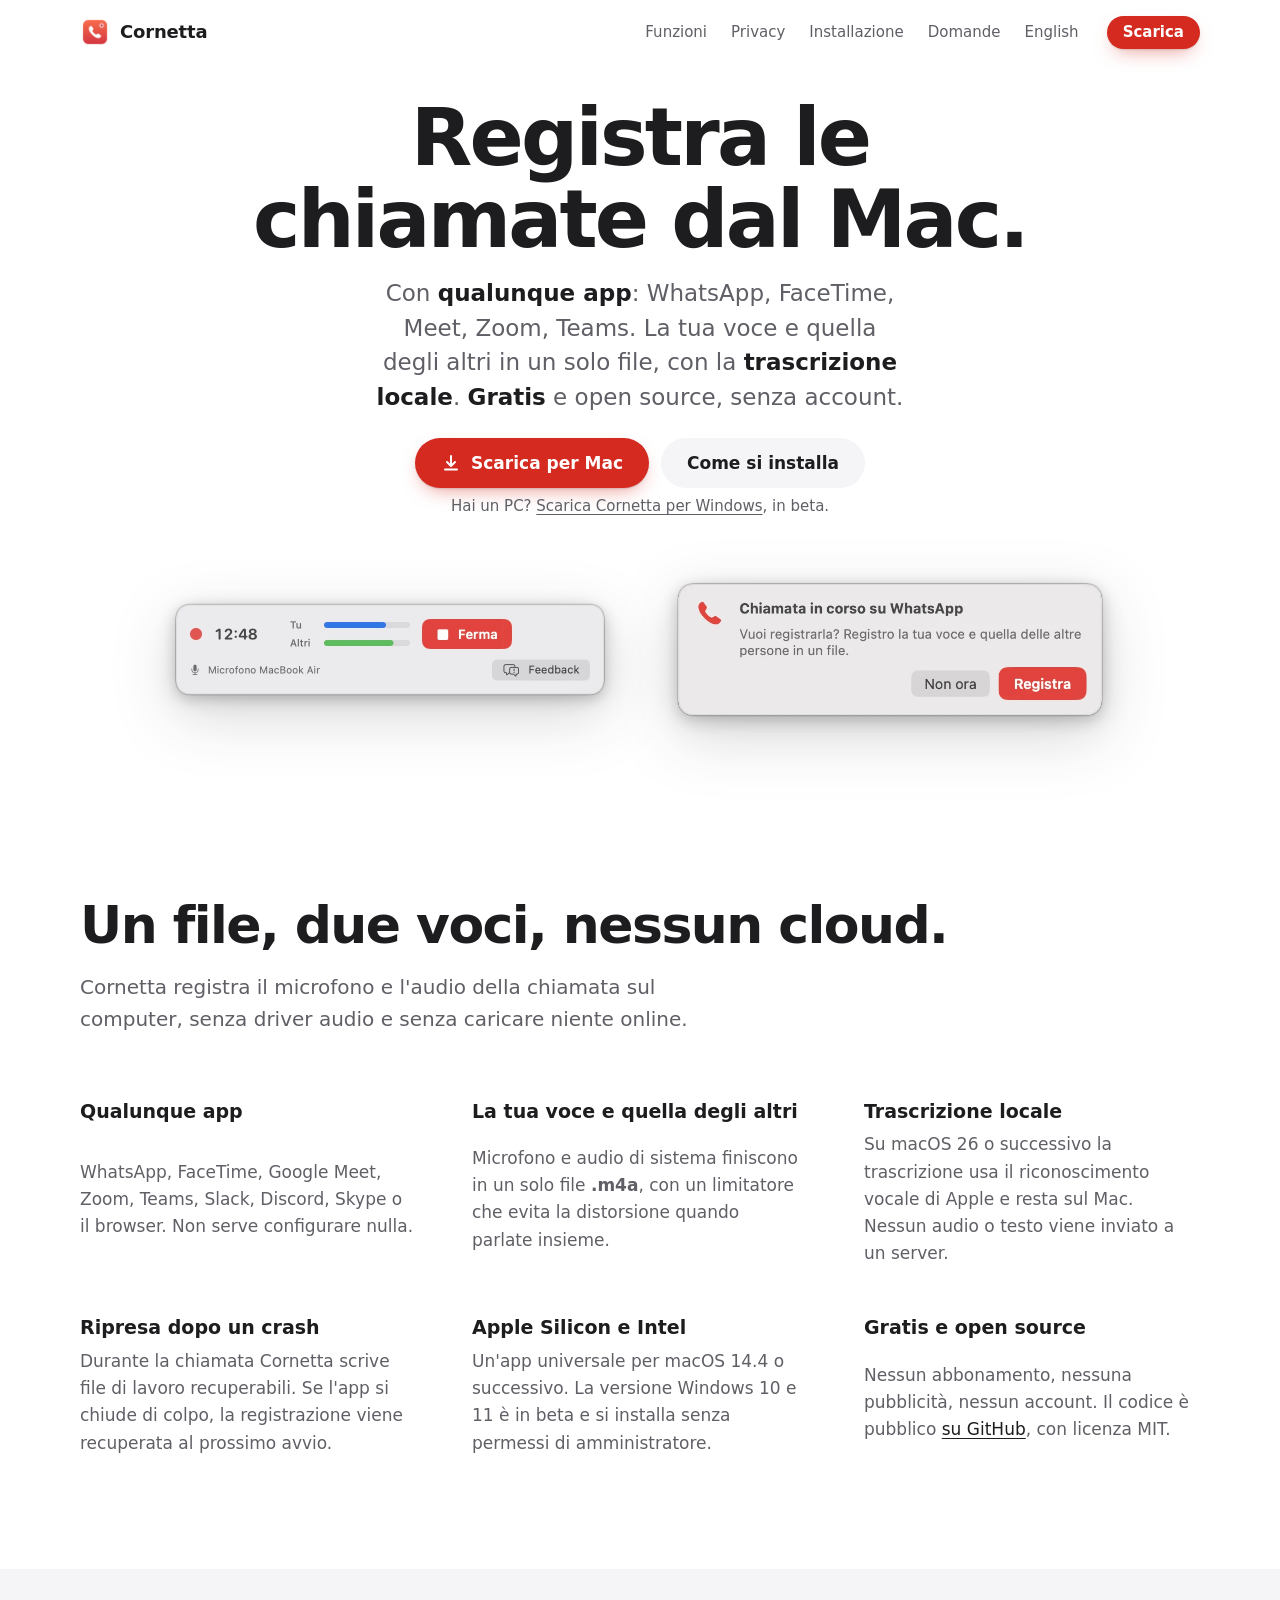
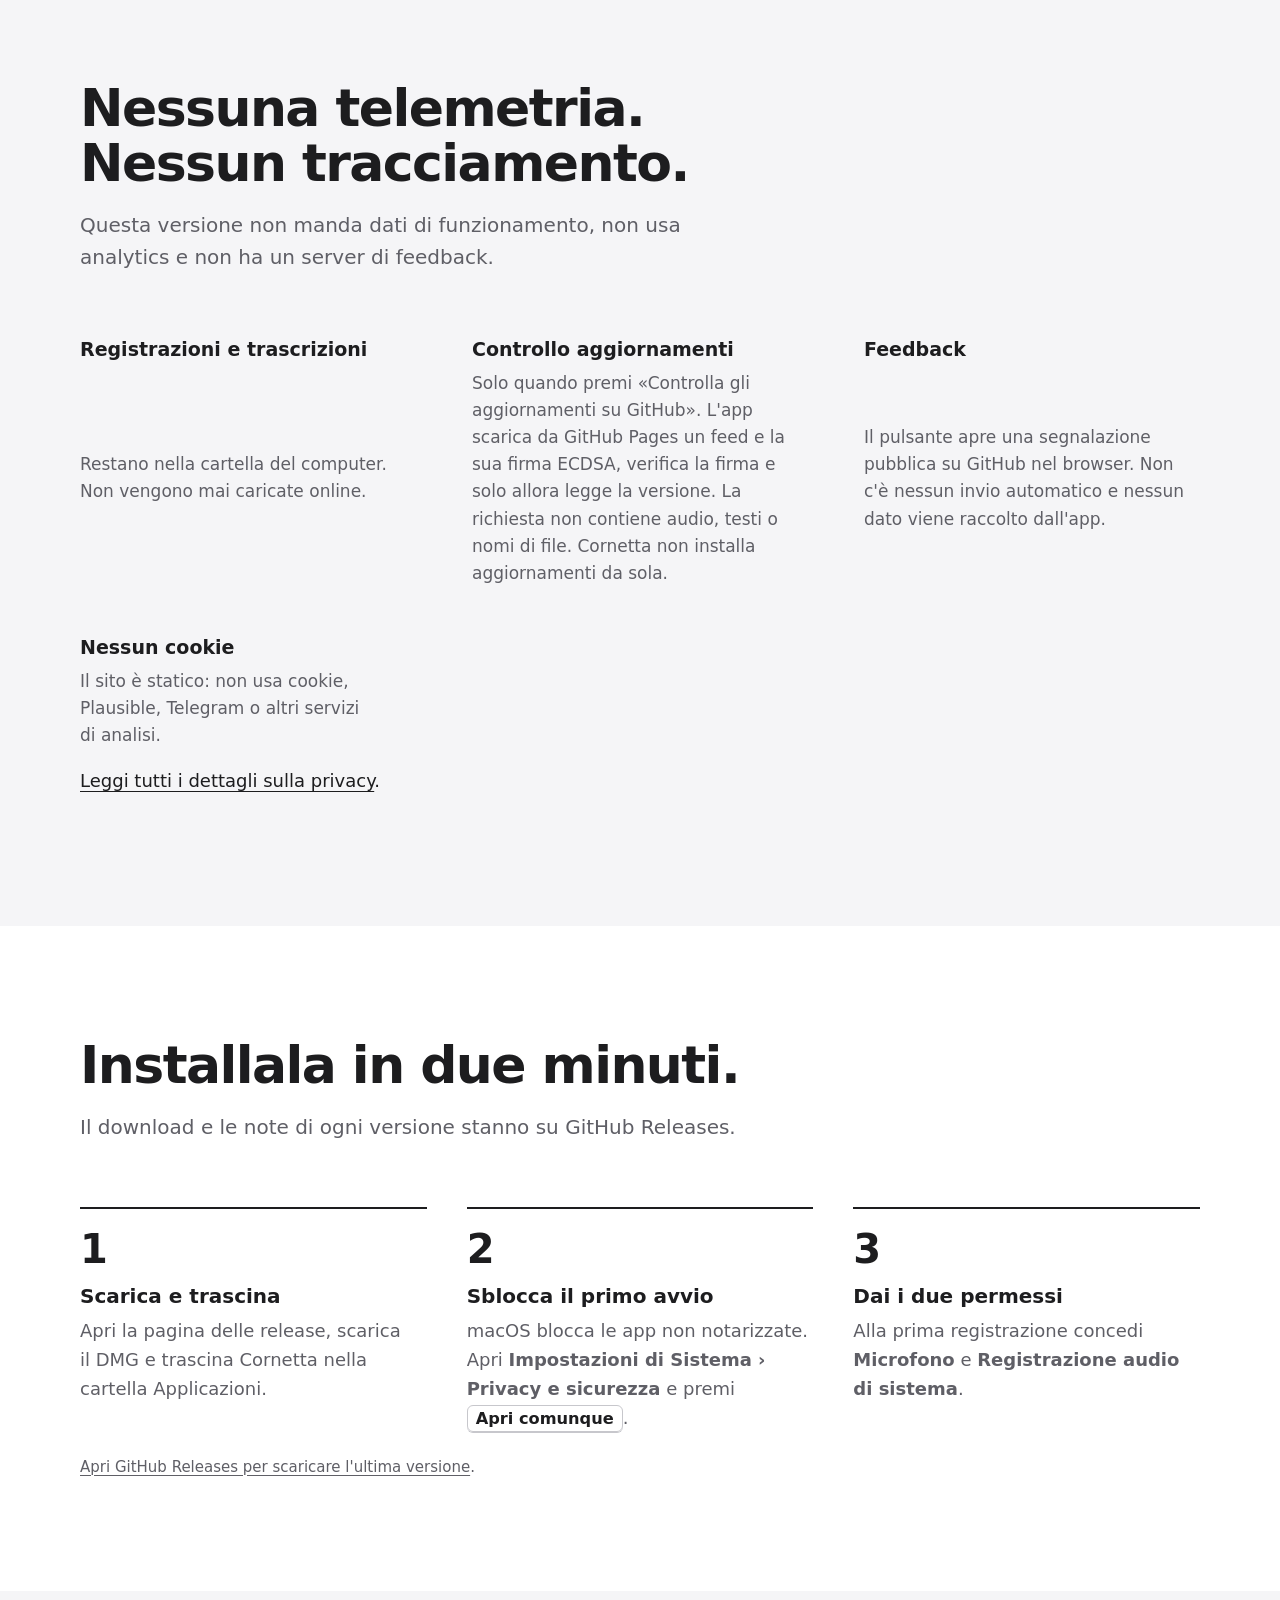
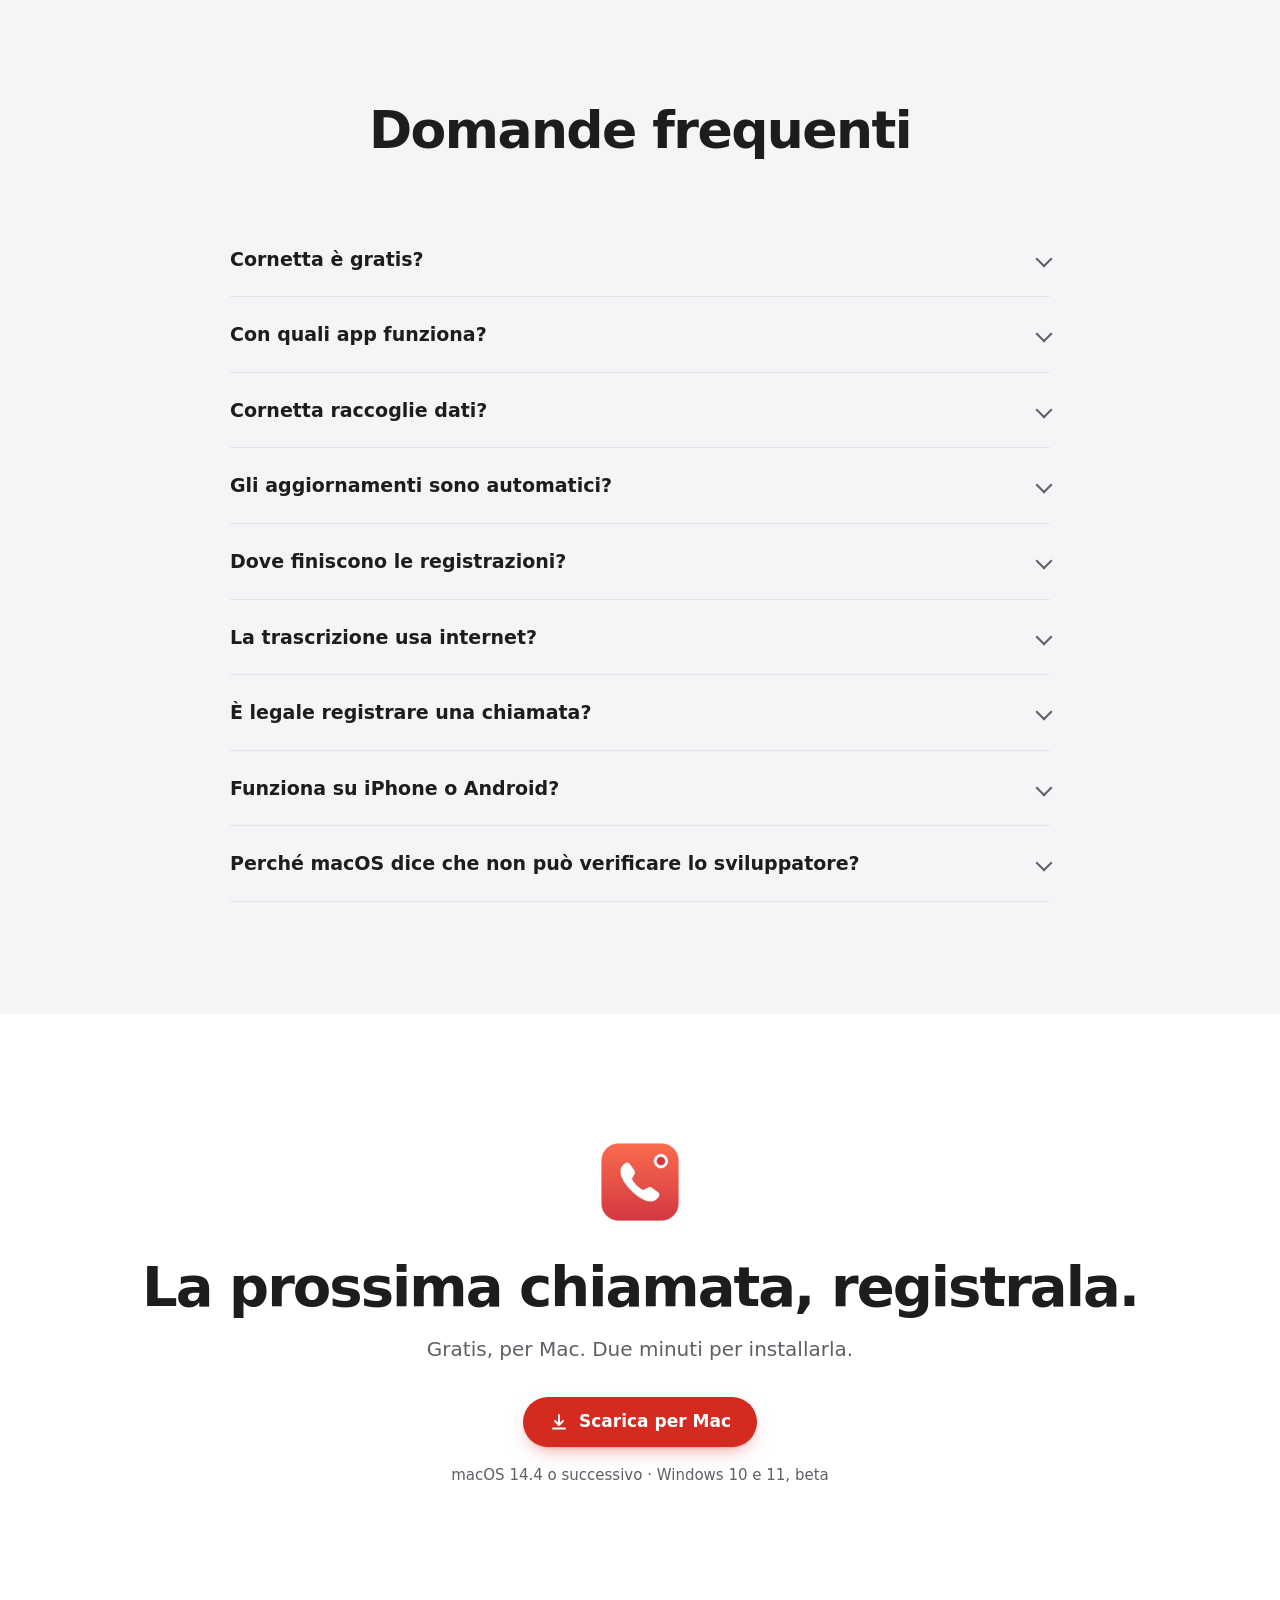
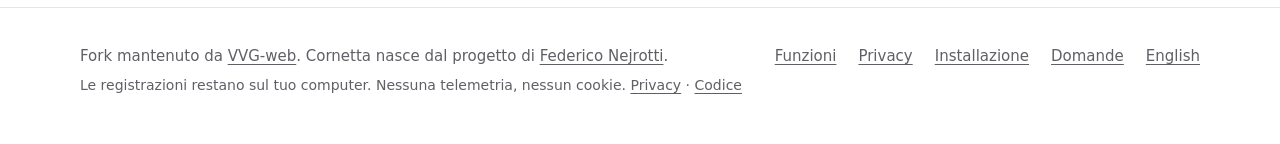
==== commit 8c08d74d: "Add signed update feed and GitHub Pages metadata - verify an ECDSA P-256 signed feed before reading " ====
--- a/site/index.html
+++ b/site/index.html
@@ -80,7 +80,7 @@
       </div>
       <ul class="details">
         <li><h3>Registrazioni e trascrizioni</h3><p>Restano nella cartella del computer. Non vengono mai caricate online.</p></li>
-        <li><h3>Controllo aggiornamenti</h3><p>Solo quando premi «Controlla gli aggiornamenti su GitHub». La richiesta va a GitHub e non contiene audio, testi o nomi di file. Cornetta non installa aggiornamenti da sola.</p></li>
+        <li><h3>Controllo aggiornamenti</h3><p>Solo quando premi «Controlla gli aggiornamenti su GitHub». L'app scarica da GitHub Pages un feed e la sua firma ECDSA, verifica la firma e solo allora legge la versione. La richiesta non contiene audio, testi o nomi di file. Cornetta non installa aggiornamenti da sola.</p></li>
         <li><h3>Feedback</h3><p>Il pulsante apre una segnalazione pubblica su GitHub nel browser. Non c'è nessun invio automatico e nessun dato viene raccolto dall'app.</p></li>
         <li><h3>Nessun cookie</h3><p>Il sito è statico: non usa cookie, Plausible, Telegram o altri servizi di analisi.</p></li>
       </ul>
@@ -115,7 +115,7 @@
         <details><summary>Cornetta è gratis?</summary><div class="answer"><p>Sì. Gratuita, senza account, senza abbonamenti e senza pubblicità.</p></div></details>
         <details><summary>Con quali app funziona?</summary><div class="answer"><p>Con qualunque app che usa il microfono e l'audio del computer: WhatsApp, FaceTime, Google Meet, Zoom, Microsoft Teams, Slack, Discord, Skype e le chiamate dal browser.</p></div></details>
         <details><summary>Cornetta raccoglie dati?</summary><div class="answer"><p>No. Questa versione non ha telemetria, analytics, cookie o un server di feedback. L'unica connessione possibile è quella che avvii tu: il controllo manuale delle release su GitHub o l'apertura di una segnalazione su GitHub.</p><p>Audio e trascrizioni non lasciano mai il computer.</p></div></details>
-        <details><summary>Gli aggiornamenti sono automatici?</summary><div class="answer"><p>No. Dal menu scegli <strong>Controlla gli aggiornamenti su GitHub…</strong>: Cornetta confronta la versione installata con l'ultima release e, se ce n'è una nuova, apre la pagina GitHub per scaricarla. Non scarica e non installa nulla da sola.</p></div></details>
+        <details><summary>Gli aggiornamenti sono automatici?</summary><div class="answer"><p>No. Dal menu scegli <strong>Controlla gli aggiornamenti su GitHub…</strong>: Cornetta scarica un feed firmato da GitHub Pages, verifica la firma ECDSA P-256 con la chiave pubblica inclusa nell'app, confronta la versione e, se ce n'è una nuova, apre la pagina GitHub per scaricarla. Non scarica e non installa nulla da sola.</p></div></details>
         <details><summary>Dove finiscono le registrazioni?</summary><div class="answer"><p>Nella cartella <strong>Musica › Cornetta</strong>, in formato .m4a (AAC, 48 kHz, stereo), con data e ora nel nome. Restano sul tuo computer.</p></div></details>
         <details><summary>La trascrizione usa internet?</summary><div class="answer"><p>No. Su macOS 26 o successivo usa il riconoscimento vocale di Apple sul Mac. Il sistema può scaricare una volta il modello della lingua, ma il contenuto della chiamata non viene inviato a Cornetta.</p></div></details>
         <details><summary>È legale registrare una chiamata?</summary><div class="answer"><p>In Italia registrare una conversazione a cui partecipi è lecito per uso personale. Diffondere la registrazione senza il consenso delle altre persone non lo è. In altri paesi le regole cambiano: informati prima di registrare.</p></div></details>
